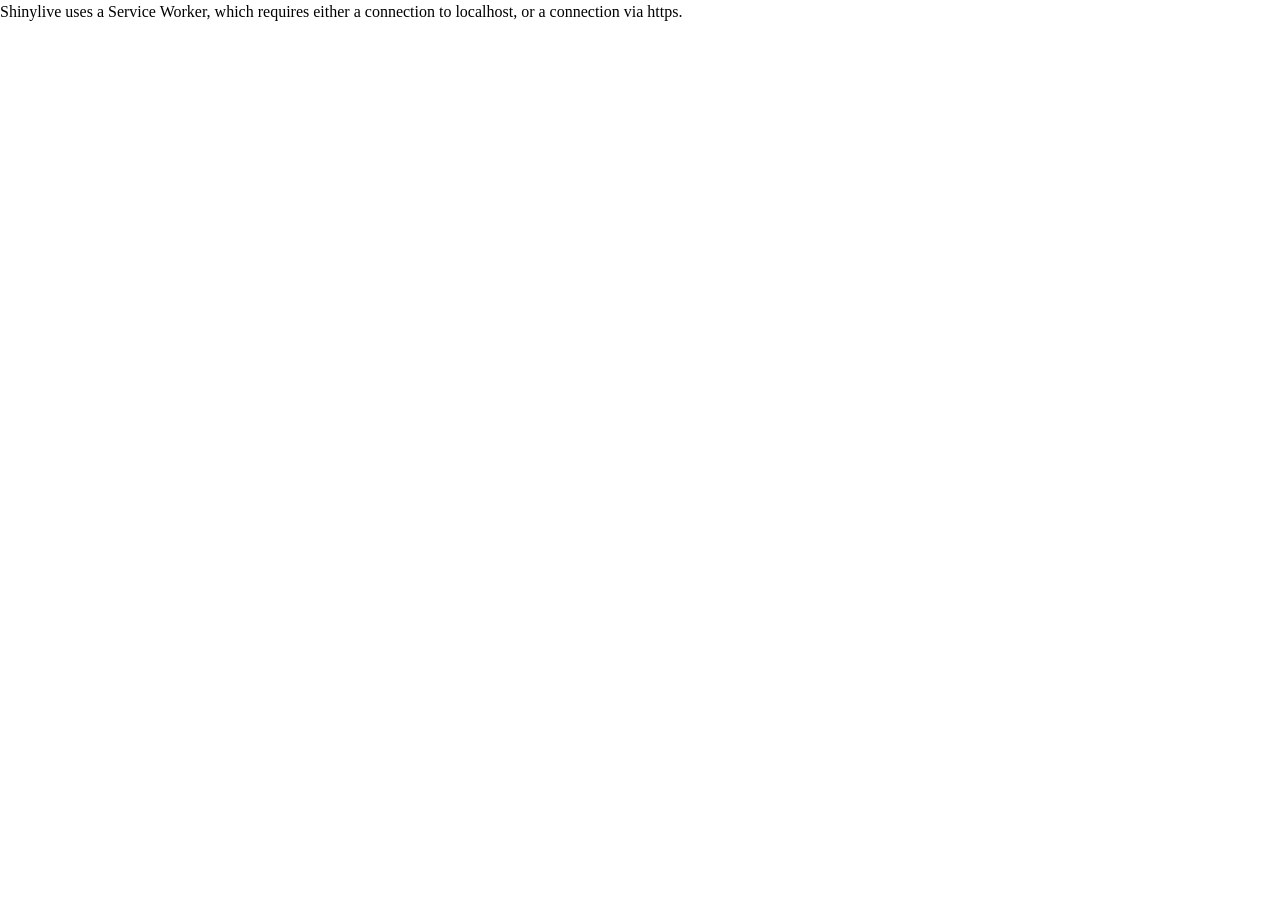
==== site/index.html @ 19aa9729 "Publish KNHANES atlas with browser R and GitHub Pages" ====
<!doctype html>
<html lang="en">
  <head>
    <meta charset="UTF-8" />
    <meta name="viewport" content="width=device-width, initial-scale=1.0" />
    <title>KNHANES Atlas</title>
    <script
      src="./shinylive/load-shinylive-sw.js"
      type="module"
    ></script>
    <script type="module">
      import { runExportedApp } from "./shinylive/shinylive.js";
      runExportedApp({
        id: "root",
        appEngine: "r",
        relPath: "",
      });
    </script>
    <link rel="stylesheet" href="./shinylive/style-resets.css" />
    <link rel="stylesheet" href="./shinylive/shinylive.css" />
    <script>window.knhanesSiteRoot=new URL(".",window.location.href).href;</script><meta name="description" content="KNHANES 2007–2024 phenome–exposome atlas and vibration of effects.">
  </head>
  <body>
    
    <div style="height: 100vh; width: 100vw" id="root"></div>
    
  </body>
</html>
---- site/shinylive/style-resets.css ----
/* Taken from https://www.joshwcomeau.com/css/custom-css-reset/ */

/*
  1. Use a more-intuitive box-sizing model.
*/
*,
*::before,
*::after {
  box-sizing: border-box;
}
/*
  2. Remove default margin
*/
* {
  margin: 0;
}
/*
  3. Allow percentage-based heights in the application
*/
html,
body {
  height: 100%;
}
/*
  Typographic tweaks!
  4. Add accessible line-height
  5. Improve text rendering
*/
body {
  line-height: 1.5;
  -webkit-font-smoothing: antialiased;
}
/*
  6. Improve media defaults
*/
img,
picture,
video,
canvas,
svg {
  display: block;
  max-width: 100%;
}
/*
  7. Remove built-in form typography styles
*/
input,
button,
textarea,
select {
  font: inherit;
}
/*
  8. Avoid text overflows
*/
p,
h1,
h2,
h3,
h4,
h5,
h6 {
  overflow-wrap: break-word;
}
/*
  9. Create a root stacking context
*/
#root,
#__next {
  isolation: isolate;
}
---- site/shinylive/shinylive.css ----
/* Shinylive 0.10.12
// Copyright 2026 Posit, PBC */
/* src/Components/App.css */
@font-face {
  font-family: "Source Sans Pro";
  src: url("./SourceSansPro-Regular.otf-PVQ5ZP77.woff2") format("woff2");
  font-weight: normal;
  font-style: normal;
}
:root {
  --colors-grey: grey;
  --colors-blue: #007bc2;
  --colors-blue-dark: hsl(207, 69%, 35%);
  --colors-red: #c10000;
  --colors-white: white;
  --colors-bg: white;
  --colors-fg: #333;
  --font-face:
    "Source Sans Pro",
    Arial,
    Helvetica,
    sans-serif;
  --font-size: 14px;
  --font-mono-face:
    Menlo,
    Monaco,
    Consolas,
    "Liberation Mono",
    "Courier New",
    monospace;
  --font-mono-size: 12px;
  --panel-roundness: 5px;
  --button-roundness: 5px;
  --container-roundness: calc(var(--panel-roundness) * 1.4);
  --shadow-color: 0deg 0% 56%;
  --shadow-elevation-low:
    0.3px 0.4px 0.6px hsl(var(--shadow-color) / 0.34),
    0.5px 0.7px 1px -1.2px hsl(var(--shadow-color) / 0.34),
    1.2px 1.7px 2.3px -2.5px hsl(var(--shadow-color) / 0.34);
  --shadow-elevation-medium:
    0.3px 0.4px 0.6px hsl(var(--shadow-color) / 0.36),
    1px 1.4px 1.9px -0.8px hsl(var(--shadow-color) / 0.36),
    2.6px 3.4px 4.8px -1.7px hsl(var(--shadow-color) / 0.36),
    6.2px 8.3px 11.7px -2.5px hsl(var(--shadow-color) / 0.36);
}
.shinylive-container {
  --pad: 2px;
  height: 100%;
  width: 100%;
  min-height: 100px;
  min-width: 400px;
  padding: var(--pad);
  border-radius: var(--container-roundness);
  background-color: #e6e6e6;
}
.shinylive-container.viewer {
  --pad: 0;
  min-width: unset;
}
.shinylive-container > div {
  border-radius: var(--panel-roundness);
  background-color: var(--colors-bg);
}
.shinylive-example-selector {
  grid-area: exampleselector;
}
.shinylive-editor {
  grid-area: editor;
}
.shinylive-terminal {
  grid-area: terminal;
}
.shinylive-viewer {
  grid-area: viewer;
}
button {
  background-color: var(--colors-blue);
  color: var(--colors-white);
  font-family: var(--font-face);
  font-size: var(--font-size);
  border-style: solid;
  border-color: var(--colors-white);
  border-radius: var(--button-roundness);
  cursor: pointer;
  padding: 0.2rem 0.5rem;
}
button:disabled {
  cursor: default;
  background-color: #c8c8c8;
}
.shinylive-container.editor-cell {
  padding: 0;
}
.shinylive-container.editor-cell .shinylive-editor {
  border-bottom-right-radius: 0;
  border-bottom-left-radius: 0;
}
.shinylive-container.editor-cell .shinylive-output-cell {
  border-top: 2px solid #eeeff2;
  border-top-right-radius: 0;
  border-top-left-radius: 0;
}
.shinylive-container.editor-cell .shinylive-output-cell .rendered-html {
  padding: 2px 12px 3px 12px;
}
.shinylive-container.editor-cell .shinylive-output-cell pre.output-content {
  border-top-right-radius: 0;
  border-top-left-radius: 0;
  background-color: #eeeff2;
  font-size: 13px;
  line-height: 1.8;
  padding: 2px 12px 5px 12px;
  margin-bottom: 0;
  color: #666;
}
.shinylive-container.editor-cell .editor-container {
  padding: 0;
}
.shinylive-container.editor-cell .cm-scroller {
  padding: 12px 12px 4px 12px;
}

/* src/Components/ExampleSelector.css */
.shinylive-example-selector {
  padding: 3px 3px 3px 8px;
  font-family: var(--font-face);
  --indent: 8px;
  --divider-color: #f1f1f1;
}
.shinylive-example-selector > .categories {
  height: 100%;
  overflow-y: auto;
  padding: var(--indent);
}
.shinylive-example-selector > .categories .category-title {
  color: var(--colors-blue, blue);
  margin-top: calc(var(--indent) * 2);
}
.shinylive-example-selector .example {
  --v-pad: calc(var(--indent));
  --h-pad: calc(var(--indent) * 2);
  padding-left: var(--h-pad);
  padding-top: var(--v-pad);
  padding-bottom: var(--v-pad);
  cursor: default;
  position: relative;
  --sidebar-color: var(--colors-grey);
  --sidebar-indent: calc(var(--indent) / 1.3);
  --sidebar-w: 1px;
}
.shinylive-example-selector .example > a {
  text-decoration: unset;
  color: unset;
  cursor: unset;
}
.shinylive-example-selector .example:hover:not(.selected) {
  cursor: pointer;
}
.shinylive-example-selector .example.selected,
.shinylive-example-selector .example:hover {
  --sidebar-w: 4px;
}
.shinylive-example-selector .example.selected {
  --sidebar-color: var(--colors-blue, blue);
}
.shinylive-example-selector .example:before {
  content: "";
  position: absolute;
  height: 70%;
  top: 15%;
  width: var(--sidebar-w);
  border-radius: var(--button-roundness, 5px);
  left: calc(var(--sidebar-indent) - var(--sidebar-w) - 1px);
  background-color: var(--sidebar-color);
}
.shinylive-example-selector .example .title {
  font-weight: 500;
}
.shinylive-example-selector .example .about {
  color: var(--colors-grey, grey);
  font-size: small;
  font-style: italic;
  font-weight: 400;
}
.shinylive-example-selector > .categories > section > .divider {
  width: 100%;
  height: 1px;
  background-color: var(--divider-color);
}

/* src/Components/HeaderBar.css */
.HeaderBar {
  height: 30px;
  padding: 3px 8px;
  background-color: #007BC2;
  font-family: var(--font-face);
  font-size: 1.1rem;
  color: var(--colors-white);
  display: flex;
}
.HeaderBar > a.page-title {
  display: inherit;
  color: var(--colors-white);
  text-decoration: none;
  flex-direction: row;
  margin-right: auto;
}
.HeaderBar .shiny-logo {
  height: 22px;
  display: inline-block;
  margin-right: 6px;
  margin-left: 4px;
  margin-top: 1px;
}
.HeaderBar > div {
  flex-direction: row;
  margin-right: 1rem;
}
.HeaderBar button.code-run-button {
  border: none;
  font-size: 0.9rem;
  padding: 0.2rem 0.5rem;
  background-color: transparent;
  white-space: nowrap;
  fill: rgba(255, 255, 255, 0.8);
}
.HeaderBar button.code-run-button svg.shinylive-icon {
  font-size: 1em;
}
.HeaderBar button.code-run-button span.button-label {
  vertical-align: 0.15em;
  margin-left: 0.3em;
}
.HeaderBar .code-run-button:hover {
  color: var(--colors-white);
  fill: var(--colors-white);
}

/* src/Components/Icons.css */
.shinylive-icon {
  display: inline-block;
  height: 1em;
}

/* src/Components/OutputCell.css */
.shinylive-output-cell div.rendered-html table {
  border: none;
  border-collapse: collapse;
  border-spacing: 0;
  color: black;
  font-size: 90%;
  table-layout: fixed;
}
.shinylive-output-cell div.rendered-html thead {
  border-bottom: 1px solid black;
  vertical-align: bottom;
}
.shinylive-output-cell div.rendered-html tr,
.shinylive-output-cell div.rendered-html th,
.shinylive-output-cell div.rendered-html td {
  text-align: right;
  vertical-align: middle;
  padding: 0.5em 0.5em;
  line-height: normal;
  white-space: normal;
  max-width: none;
  border: none;
}
.shinylive-output-cell div.rendered-html th {
  font-weight: bold;
}
.shinylive-output-cell div.rendered-html tbody tr:nth-child(odd) {
  background: #f5f5f5;
}
.shinylive-output-cell div.rendered-html tbody tr:hover {
  background: rgba(66, 165, 245, 0.2);
}

/* src/Components/ResizableGrid/ResizableGrid.css */
.ResizableGrid {
  --pad: 2px;
  --panel-gap: 3px;
  --sizer-margin-offset: calc(-1 * var(--panel-gap));
  --expansion-scale: 3;
  height: 100%;
  width: 100%;
  min-height: 80px;
  min-width: 400px;
  display: grid;
  padding: 0;
  gap: var(--panel-gap);
  position: relative;
}
.ResizableGrid > * {
  min-width: 0;
  min-height: 0;
}
div.ResizableGrid--col-sizer,
div.ResizableGrid--row-sizer {
  opacity: 0;
  position: relative;
  transition: transform 1s 0.5s;
}
.ResizableGrid--col-sizer {
  grid-row: 1/-1;
  width: var(--panel-gap);
  margin-left: var(--sizer-margin-offset);
  height: 100%;
  cursor: ew-resize;
}
.ResizableGrid--row-sizer {
  grid-column: 1/-1;
  height: var(--panel-gap);
  margin-top: var(--sizer-margin-offset);
  width: 100%;
  cursor: ns-resize;
}
.ResizableGrid--col-sizer:hover,
.ResizableGrid--row-sizer:hover {
  z-index: 9999;
  transition: transform 0s;
}
.ResizableGrid--col-sizer:hover {
  transform: scaleX(var(--expansion-scale));
}
.ResizableGrid--row-sizer:hover {
  transform: scaleY(var(--expansion-scale));
}
div#size-detection-cell {
  width: 100%;
  height: 100%;
  grid-row: 1/-1;
  grid-column: 1/-1;
}

/* node_modules/xterm/css/xterm.css */
.xterm {
  cursor: text;
  position: relative;
  user-select: none;
  -ms-user-select: none;
  -webkit-user-select: none;
}
.xterm.focus,
.xterm:focus {
  outline: none;
}
.xterm .xterm-helpers {
  position: absolute;
  top: 0;
  z-index: 5;
}
.xterm .xterm-helper-textarea {
  padding: 0;
  border: 0;
  margin: 0;
  position: absolute;
  opacity: 0;
  left: -9999em;
  top: 0;
  width: 0;
  height: 0;
  z-index: -5;
  white-space: nowrap;
  overflow: hidden;
  resize: none;
}
.xterm .composition-view {
  background: #000;
  color: #FFF;
  display: none;
  position: absolute;
  white-space: nowrap;
  z-index: 1;
}
.xterm .composition-view.active {
  display: block;
}
.xterm .xterm-viewport {
  background-color: #000;
  overflow-y: scroll;
  cursor: default;
  position: absolute;
  right: 0;
  left: 0;
  top: 0;
  bottom: 0;
}
.xterm .xterm-screen {
  position: relative;
}
.xterm .xterm-screen canvas {
  position: absolute;
  left: 0;
  top: 0;
}
.xterm .xterm-scroll-area {
  visibility: hidden;
}
.xterm-char-measure-element {
  display: inline-block;
  visibility: hidden;
  position: absolute;
  top: 0;
  left: -9999em;
  line-height: normal;
}
.xterm.enable-mouse-events {
  cursor: default;
}
.xterm.xterm-cursor-pointer,
.xterm .xterm-cursor-pointer {
  cursor: pointer;
}
.xterm.column-select.focus {
  cursor: crosshair;
}
.xterm .xterm-accessibility,
.xterm .xterm-message {
  position: absolute;
  left: 0;
  top: 0;
  bottom: 0;
  right: 0;
  z-index: 10;
  color: transparent;
  pointer-events: none;
}
.xterm .live-region {
  position: absolute;
  left: -9999px;
  width: 1px;
  height: 1px;
  overflow: hidden;
}
.xterm-dim {
  opacity: 1 !important;
}
.xterm-underline-1 {
  text-decoration: underline;
}
.xterm-underline-2 {
  text-decoration: double underline;
}
.xterm-underline-3 {
  text-decoration: wavy underline;
}
.xterm-underline-4 {
  text-decoration: dotted underline;
}
.xterm-underline-5 {
  text-decoration: dashed underline;
}
.xterm-overline {
  text-decoration: overline;
}
.xterm-overline.xterm-underline-1 {
  text-decoration: overline underline;
}
.xterm-overline.xterm-underline-2 {
  text-decoration: overline double underline;
}
.xterm-overline.xterm-underline-3 {
  text-decoration: overline wavy underline;
}
.xterm-overline.xterm-underline-4 {
  text-decoration: overline dotted underline;
}
.xterm-overline.xterm-underline-5 {
  text-decoration: overline dashed underline;
}
.xterm-strikethrough {
  text-decoration: line-through;
}
.xterm-screen .xterm-decoration-container .xterm-decoration {
  z-index: 6;
  position: absolute;
}
.xterm-screen .xterm-decoration-container .xterm-decoration.xterm-decoration-top-layer {
  z-index: 7;
}
.xterm-decoration-overview-ruler {
  z-index: 8;
  position: absolute;
  top: 0;
  right: 0;
  pointer-events: none;
}
.xterm-decoration-top {
  z-index: 2;
  position: relative;
}

/* src/Components/Terminal.css */
.shinylive-terminal.terminal {
  height: 100%;
  position: relative;
  overflow: hidden;
  padding: 0.5rem;
  --color: #333;
  --background: white;
  --size: 1;
  --font:
    Menlo,
    Monaco,
    Consolas,
    "Liberation Mono",
    "Courier New",
    monospace;
}
.xterm {
  padding: 8px;
}

/* src/Components/LoadingAnimation.css */
.loading-animation {
  --animation-start-color: #fafafa;
  --animation-end-color: #cccccc;
  --hex-width: 16px;
  background-color: inherit;
  box-shadow: inherit;
  text-align: center;
  font-size: 0;
  -webkit-animation: loading-animation-fade-in 1s;
  animation: loading-animation-fade-in 1s;
}
.loading-animation .hex {
  display: inline-block;
  position: relative;
  width: var(--hex-width);
  height: calc(0.57735 * var(--hex-width));
  margin: calc(0.216 * var(--hex-width)) calc(var(--hex-width) / 12);
  background-color: var(--animation-start-color);
  vertical-align: middle;
  -webkit-animation: loading-animation-pulse 3.75s infinite;
  animation: loading-animation-pulse 3.75s infinite;
}
.loading-animation .hex::before,
.loading-animation .hex::after {
  content: "";
  display: block;
  position: absolute;
  width: calc(0.7071 * var(--hex-width));
  height: calc(0.7071 * var(--hex-width));
  background-color: inherit;
  transform-origin: 0 0;
  transform: scaleY(0.57735) rotate(-45deg);
  animation: inherit;
}
.loading-animation .hex::before {
  top: 0;
}
.loading-animation .hex::after {
  top: calc(0.57735 * var(--hex-width));
}
.loading-animation .hex:nth-of-type(2n) {
  -webkit-animation-delay: 0s;
  animation-delay: 0s;
}
.loading-animation .hex:nth-of-type(2n+1) {
  -webkit-animation-delay: -1.1s;
  animation-delay: -1.05s;
}
.loading-animation .hex:nth-of-type(2n+2) {
  -webkit-animation-delay: -1.97s;
  animation-delay: -1.97s;
}
.loading-animation .hex:nth-of-type(2n+3) {
  -webkit-animation-delay: -1.8s;
  animation-delay: -1.8s;
}
.loading-animation .hex:nth-of-type(2n+4) {
  -webkit-animation-delay: -1.1s;
  animation-delay: -1.1s;
}
.loading-animation .hex:nth-of-type(2n+5) {
  -webkit-animation-delay: -1.1s;
  animation-delay: -1.1s;
}
.loading-animation .hex:nth-of-type(2n+6) {
  -webkit-animation-delay: -1.8s;
  animation-delay: -1.8s;
}
.loading-animation .hex:nth-of-type(2n+7) {
  -webkit-animation-delay: -1.7s;
  animation-delay: -1.7s;
}
.loading-animation .hex:nth-of-type(2n+8) {
  -webkit-animation-delay: -1.2s;
  animation-delay: -1.2s;
}
.loading-animation .hex:nth-of-type(2n+9) {
  -webkit-animation-delay: -1.3s;
  animation-delay: -1.3s;
}
.loading-animation .hex:nth-of-type(2n+11) {
  -webkit-animation-delay: -1.6s;
  animation-delay: -1.6s;
}
.loading-animation .hex:nth-of-type(2n+12) {
  -webkit-animation-delay: -1.6s;
  animation-delay: -1.6s;
}
.loading-animation .hex:nth-of-type(2n+13) {
  -webkit-animation-delay: -1.3s;
  animation-delay: -1.3s;
}
.loading-animation .hex:nth-of-type(2n+14) {
  -webkit-animation-delay: -1.3s;
  animation-delay: -1.3s;
}
.loading-animation .hex:nth-of-type(2n+15) {
  -webkit-animation-delay: -1.5s;
  animation-delay: -1.5s;
}
.loading-animation .hex:nth-of-type(2n+16) {
  -webkit-animation-delay: -1.5s;
  animation-delay: -1.5s;
}
.loading-animation .hex:nth-of-type(2n+17) {
  -webkit-animation-delay: -1.3s;
  animation-delay: -1.3s;
}
.loading-animation .hex:nth-of-type(2n+18) {
  -webkit-animation-delay: -1.4s;
  animation-delay: -1.4s;
}
.loading-animation .hex:nth-of-type(2n+19) {
  -webkit-animation-delay: -1.45s;
  animation-delay: -1.45s;
}
.loading-animation .spacer {
  display: inline-block;
  width: calc(var(--hex-width) * 14 / 12);
}
@keyframes loading-animation-pulse {
  0% {
    background-color: var(--animation-start-color);
  }
  50% {
    background-color: var(--animation-end-color);
  }
  100% {
    background-color: var(--animation-start-color);
  }
}
@keyframes loading-animation-fade-in {
  0% {
    opacity: 0;
  }
  20% {
    opacity: 0;
  }
  100% {
    opacity: 1;
  }
}

/* src/Components/Viewer.css */
.shinylive-viewer {
  height: 100%;
  width: 100%;
  position: relative;
}
.app-frame {
  border-radius: var(--panel-roundness);
  border: 0;
}
.shinylive-viewer iframe {
  background-color: white;
  width: 100%;
  height: 100%;
  display: block;
}
.shinylive-viewer .loading-wrapper {
  overflow: auto;
  background-color: white;
  position: absolute;
  height: 100%;
  width: 100%;
  top: 0px;
  left: 0px;
  display: flex;
  justify-content: center;
  align-items: center;
}
.shinylive-viewer .loading-wrapper.loading-wrapper-error {
  justify-content: left;
}
.shinylive-viewer .loading-wrapper .error-alert {
  text-align: center;
  font-size: 1.4rem;
  font-family: var(--font-face);
  -webkit-animation: loading-animation-fade-in 0.5s;
  animation: loading-animation-fade-in 0.5s;
}
.shinylive-viewer .loading-wrapper .error-alert .error-icon {
  display: inline-block;
  text-align: center;
  width: 85px;
  margin-bottom: 0.5rem;
}
.shinylive-viewer .loading-wrapper .error-alert .error-log {
  font-size: 0.7rem;
  text-align: left;
  padding: 0.3rem;
}
@keyframes loading-animation-fade-in {
  0% {
    opacity: 0;
  }
  100% {
    opacity: 1;
  }
}

/* node_modules/balloon-css/balloon.min.css */
:root {
  --balloon-border-radius: 2px;
  --balloon-color: rgba(16,16,16,0.95);
  --balloon-text-color: #fff;
  --balloon-font-size: 12px;
  --balloon-move: 4px;
}
button[aria-label][data-balloon-pos] {
  overflow: visible;
}
[aria-label][data-balloon-pos] {
  position: relative;
  cursor: pointer;
}
[aria-label][data-balloon-pos]:after {
  opacity: 0;
  pointer-events: none;
  transition: all 0.18s ease-out 0.18s;
  text-indent: 0;
  font-family:
    -apple-system,
    BlinkMacSystemFont,
    "Segoe UI",
    Roboto,
    Oxygen,
    Ubuntu,
    Cantarell,
    "Open Sans",
    "Helvetica Neue",
    sans-serif;
  font-weight: normal;
  font-style: normal;
  text-shadow: none;
  font-size: var(--balloon-font-size);
  background: var(--balloon-color);
  border-radius: 2px;
  color: var(--balloon-text-color);
  border-radius: var(--balloon-border-radius);
  content: attr(aria-label);
  padding: .5em 1em;
  position: absolute;
  white-space: nowrap;
  z-index: 10;
}
[aria-label][data-balloon-pos]:before {
  width: 0;
  height: 0;
  border: 5px solid transparent;
  border-top-color: var(--balloon-color);
  opacity: 0;
  pointer-events: none;
  transition: all 0.18s ease-out 0.18s;
  content: "";
  position: absolute;
  z-index: 10;
}
[aria-label][data-balloon-pos]:hover:before,
[aria-label][data-balloon-pos]:hover:after,
[aria-label][data-balloon-pos][data-balloon-visible]:before,
[aria-label][data-balloon-pos][data-balloon-visible]:after,
[aria-label][data-balloon-pos]:not([data-balloon-nofocus]):focus:before,
[aria-label][data-balloon-pos]:not([data-balloon-nofocus]):focus:after {
  opacity: 1;
  pointer-events: none;
}
[aria-label][data-balloon-pos].font-awesome:after {
  font-family:
    FontAwesome,
    -apple-system,
    BlinkMacSystemFont,
    "Segoe UI",
    Roboto,
    Oxygen,
    Ubuntu,
    Cantarell,
    "Open Sans",
    "Helvetica Neue",
    sans-serif;
}
[aria-label][data-balloon-pos][data-balloon-break]:after {
  white-space: pre;
}
[aria-label][data-balloon-pos][data-balloon-break][data-balloon-length]:after {
  white-space: pre-line;
  word-break: break-word;
}
[aria-label][data-balloon-pos][data-balloon-blunt]:before,
[aria-label][data-balloon-pos][data-balloon-blunt]:after {
  transition: none;
}
[aria-label][data-balloon-pos][data-balloon-pos=up]:hover:after,
[aria-label][data-balloon-pos][data-balloon-pos=up][data-balloon-visible]:after,
[aria-label][data-balloon-pos][data-balloon-pos=down]:hover:after,
[aria-label][data-balloon-pos][data-balloon-pos=down][data-balloon-visible]:after {
  transform: translate(-50%, 0);
}
[aria-label][data-balloon-pos][data-balloon-pos=up]:hover:before,
[aria-label][data-balloon-pos][data-balloon-pos=up][data-balloon-visible]:before,
[aria-label][data-balloon-pos][data-balloon-pos=down]:hover:before,
[aria-label][data-balloon-pos][data-balloon-pos=down][data-balloon-visible]:before {
  transform: translate(-50%, 0);
}
[aria-label][data-balloon-pos][data-balloon-pos*=-left]:after {
  left: 0;
}
[aria-label][data-balloon-pos][data-balloon-pos*=-left]:before {
  left: 5px;
}
[aria-label][data-balloon-pos][data-balloon-pos*=-right]:after {
  right: 0;
}
[aria-label][data-balloon-pos][data-balloon-pos*=-right]:before {
  right: 5px;
}
[aria-label][data-balloon-pos][data-balloon-po*=-left]:hover:after,
[aria-label][data-balloon-pos][data-balloon-po*=-left][data-balloon-visible]:after,
[aria-label][data-balloon-pos][data-balloon-pos*=-right]:hover:after,
[aria-label][data-balloon-pos][data-balloon-pos*=-right][data-balloon-visible]:after {
  transform: translate(0, 0);
}
[aria-label][data-balloon-pos][data-balloon-po*=-left]:hover:before,
[aria-label][data-balloon-pos][data-balloon-po*=-left][data-balloon-visible]:before,
[aria-label][data-balloon-pos][data-balloon-pos*=-right]:hover:before,
[aria-label][data-balloon-pos][data-balloon-pos*=-right][data-balloon-visible]:before {
  transform: translate(0, 0);
}
[aria-label][data-balloon-pos][data-balloon-pos^=up]:before,
[aria-label][data-balloon-pos][data-balloon-pos^=up]:after {
  bottom: 100%;
  transform-origin: top;
  transform: translate(0, var(--balloon-move));
}
[aria-label][data-balloon-pos][data-balloon-pos^=up]:after {
  margin-bottom: 10px;
}
[aria-label][data-balloon-pos][data-balloon-pos=up]:before,
[aria-label][data-balloon-pos][data-balloon-pos=up]:after {
  left: 50%;
  transform: translate(-50%, var(--balloon-move));
}
[aria-label][data-balloon-pos][data-balloon-pos^=down]:before,
[aria-label][data-balloon-pos][data-balloon-pos^=down]:after {
  top: 100%;
  transform: translate(0, calc(var(--balloon-move) * -1));
}
[aria-label][data-balloon-pos][data-balloon-pos^=down]:after {
  margin-top: 10px;
}
[aria-label][data-balloon-pos][data-balloon-pos^=down]:before {
  width: 0;
  height: 0;
  border: 5px solid transparent;
  border-bottom-color: var(--balloon-color);
}
[aria-label][data-balloon-pos][data-balloon-pos=down]:after,
[aria-label][data-balloon-pos][data-balloon-pos=down]:before {
  left: 50%;
  transform: translate(-50%, calc(var(--balloon-move) * -1));
}
[aria-label][data-balloon-pos][data-balloon-pos=left]:hover:after,
[aria-label][data-balloon-pos][data-balloon-pos=left][data-balloon-visible]:after,
[aria-label][data-balloon-pos][data-balloon-pos=right]:hover:after,
[aria-label][data-balloon-pos][data-balloon-pos=right][data-balloon-visible]:after {
  transform: translate(0, -50%);
}
[aria-label][data-balloon-pos][data-balloon-pos=left]:hover:before,
[aria-label][data-balloon-pos][data-balloon-pos=left][data-balloon-visible]:before,
[aria-label][data-balloon-pos][data-balloon-pos=right]:hover:before,
[aria-label][data-balloon-pos][data-balloon-pos=right][data-balloon-visible]:before {
  transform: translate(0, -50%);
}
[aria-label][data-balloon-pos][data-balloon-pos=left]:after,
[aria-label][data-balloon-pos][data-balloon-pos=left]:before {
  right: 100%;
  top: 50%;
  transform: translate(var(--balloon-move), -50%);
}
[aria-label][data-balloon-pos][data-balloon-pos=left]:after {
  margin-right: 10px;
}
[aria-label][data-balloon-pos][data-balloon-pos=left]:before {
  width: 0;
  height: 0;
  border: 5px solid transparent;
  border-left-color: var(--balloon-color);
}
[aria-label][data-balloon-pos][data-balloon-pos=right]:after,
[aria-label][data-balloon-pos][data-balloon-pos=right]:before {
  left: 100%;
  top: 50%;
  transform: translate(calc(var(--balloon-move) * -1), -50%);
}
[aria-label][data-balloon-pos][data-balloon-pos=right]:after {
  margin-left: 10px;
}
[aria-label][data-balloon-pos][data-balloon-pos=right]:before {
  width: 0;
  height: 0;
  border: 5px solid transparent;
  border-right-color: var(--balloon-color);
}
[aria-label][data-balloon-pos][data-balloon-length]:after {
  white-space: normal;
}
[aria-label][data-balloon-pos][data-balloon-length=small]:after {
  width: 80px;
}
[aria-label][data-balloon-pos][data-balloon-length=medium]:after {
  width: 150px;
}
[aria-label][data-balloon-pos][data-balloon-length=large]:after {
  width: 260px;
}
[aria-label][data-balloon-pos][data-balloon-length=xlarge]:after {
  width: 380px;
}
@media screen and (max-width: 768px) {
  [aria-label][data-balloon-pos][data-balloon-length=xlarge]:after {
    width: 90vw;
  }
}
[aria-label][data-balloon-pos][data-balloon-length=fit]:after {
  width: 100%;
}

/* src/Components/Editor.css */
.shinylive-editor {
  --bg-light-shade-color: #f6f6f6;
  --button-gray-color: #999;
  --button-hover-color: #hsl(207, 69%, 25%);
  --border-color: #aaa;
  --pad: 5px;
  display: grid;
  grid-template-rows: auto 1fr;
  grid-template-areas: "header" "editor";
  position: relative;
}
.ResizableGrid.editor-viewer.layout-vertical:not(.been-dragged) > .shinylive-editor {
  max-height: 800px;
}
.editor-header {
  grid-area: header;
}
.editor-container {
  grid-area: editor;
}
.shinylive-editor > div {
  min-width: 0;
  min-height: 0;
}
.editor-header {
  display: flex;
  padding-top: var(--pad);
  padding-left: var(--pad);
  padding-right: var(--pad);
  justify-content: space-between;
  align-items: flex-end;
  border-bottom: 1px solid var(--border-color);
}
.editor-files > button {
  font-size: 14px;
  font-family: var(--font-face);
  height: 26px;
  background-color: var(--bg-light-shade-color);
  color: #444;
  border: 1px solid #ddd;
  border-top-left-radius: 3px;
  border-top-right-radius: 3px;
  border-bottom: none;
  border-bottom-left-radius: 0;
  border-bottom-right-radius: 0;
  padding: 0 2px;
}
.editor-files button svg {
  vertical-align: unset;
}
.editor-filename {
  padding: 0 4px;
}
.editor-files > button.selected {
  color: black;
  background-color: var(--colors-bg);
  border-color: var(--border-color);
  position: relative;
  cursor: text;
}
.editor-files > button.selected::after {
  content: "";
  width: 100%;
  height: 4px;
  background-color: var(--colors-bg);
  position: absolute;
  bottom: -3px;
  left: 0;
  border-bottom-color: var(--colors-bg);
}
.editor-files > button.selected > input {
  width: 100%;
  font-size: 14px;
  font-family: var(--font-face);
  height: 26px;
  position: absolute;
  left: 4px;
  bottom: -0.5px;
  outline: none;
  border: none;
  color: var(--colors-blue);
  background-color: transparent;
}
.editor-files > button.selected > input.invalid-filename {
  color: var(--colors-red);
}
.editor-files > button > .editor-closebutton {
  width: 1.2rem;
  display: inline-block;
  color: var(--button-gray-color);
  font-weight: bold;
}
.editor-files > button.selected > .editor-closebutton + input {
  width: calc(100% - 21px);
}
.editor-files > .editor-addtab {
  border-color: rgba(0, 0, 0, 0);
  display: inline-block;
  line-height: 1rem;
  margin-left: 0.5rem;
  padding: 0;
}
.editor-files .editor-addbutton,
.editor-files .editor-uploadbutton {
  display: inline-block;
  color: var(--button-gray-color);
  fill: var(--button-gray-color);
  background-color: inherit;
  font-size: 1.2rem;
  font-weight: bold;
  padding: 0 0.3rem;
}
.editor-files .editor-uploadbutton {
  font-size: 0.7rem;
}
.editor-files .editor-closebutton:hover,
.editor-files .editor-addbutton:hover,
.editor-files .editor-uploadbutton:hover {
  color: var(--button-hover-color);
  fill: var(--button-hover-color);
  cursor: pointer;
}
.editor-container {
  padding: var(--pad);
  position: relative;
}
.editor-container .cm-editor {
  height: 100%;
}
.editor-container .cm-editor.cm-focused {
  outline: none;
}
.editor-container .cm-editor .cm-scroller {
  font-family: var(--font-mono-face);
  font-size: var(--font-mono-size);
}
.editor-container .cm-gutters {
  color: #aaa;
  background-color: var(--colors-bg);
  border-right: 1px solid #eee;
  padding-right: 4px;
}
.editor-container .cm-activeLineGutter {
  background-color: var(--colors-bg);
}
.editor-container .cm-tooltip {
  font-family: var(--font-face);
  font-size: var(--font-size);
}
.editor-container .cm-tooltip code {
  font-family: var(--font-mono-face);
  font-size: var(--font-mono-size);
  white-space: pre-wrap;
}
.editor-container .cm-diagnostic {
  font-family: var(--font-mono-face);
  font-size: var(--font-mono-size);
}
.editor-container .cm-signature-signature {
  font-family: var(--font-mono-face);
}
.editor-container .docstring {
  padding: 3px 6px;
  max-width: 650px;
  max-height: 300px;
  overflow-y: auto;
}
.editor-container .docstring pre {
  white-space: pre-wrap;
}
.editor-container .docstring h2 {
  font-size: 1.2em;
  font-weight: 600;
}
.shinylive-editor button.code-run-button {
  border: none;
  font-size: 0.8rem;
  padding: 0.2rem 0.5rem;
  background-color: transparent;
  white-space: nowrap;
}
.shinylive-editor .code-run-button:hover {
  color: var(--button-hover-color);
  fill: var(--button-hover-color);
}
.editor-header .code-run-button {
  align-self: center;
  color: var(--button-gray-color);
  fill: var(--button-gray-color);
}
.shinylive-editor .floating-buttons .code-run-button {
  position: absolute;
  top: 0;
  right: 0;
  border: 0;
  margin-top: 5px;
  margin-right: 5px;
  opacity: 0;
}
.shinylive-editor:hover .floating-buttons .code-run-button {
  color: var(--button-gray-color);
  fill: var(--button-gray-color);
  opacity: 1;
}
.shinylive-editor .floating-buttons .code-run-button:hover {
  color: var(--button-hover-color);
  fill: var(--button-hover-color);
}

/* src/Components/ShareModal.css */
.ShareModal {
  position: absolute;
  top: 50px;
  left: 50px;
  width: 600px;
  font-family: var(--font-face);
  background: white;
  border: 1px solid #ccc;
  border-radius: 5px;
  padding: 8px 14px;
  transition: 0.4s ease-out;
  box-shadow: 0.5rem 0.5rem 2rem rgb(0 0 0 / 30%);
  z-index: 10;
}
.ShareModal .ShareModal--item {
  padding-bottom: 10px;
}
.ShareModal .ShareModal--item .ShareModal--checkbox {
  margin-left: 1em;
  font-size: 0.9em;
}
.ShareModal .ShareModal--row {
  display: flex;
}
.ShareModal .ShareModal--row label {
  display: flex;
  align-items: center;
}
.ShareModal .ShareModal--row label span {
  margin-left: 0.3em;
}
.ShareModal .ShareModal--row .ShareModal--url {
  display: inline-flex;
  position: relative;
  vertical-align: top;
  width: 100%;
}
.ShareModal .ShareModal--row .ShareModal--url .ShareModal--urlinput {
  font-family: var(--font-mono-face);
  font-size: var(--font-mono-size);
  width: 100%;
  margin-right: 12px;
}
.ShareModal-overlay {
  opacity: 0.5;
  background: #000;
  width: 100%;
  height: 100%;
  z-index: 9;
  top: 0;
  left: 0;
  position: fixed;
}
/*! Bundled license information:

xterm/css/xterm.css:
  (**
   * Copyright (c) 2014 The xterm.js authors. All rights reserved.
   * Copyright (c) 2012-2013, Christopher Jeffrey (MIT License)
   * https://github.com/chjj/term.js
   * @license MIT
   *
   * Permission is hereby granted, free of charge, to any person obtaining a copy
   * of this software and associated documentation files (the "Software"), to deal
   * in the Software without restriction, including without limitation the rights
   * to use, copy, modify, merge, publish, distribute, sublicense, and/or sell
   * copies of the Software, and to permit persons to whom the Software is
   * furnished to do so, subject to the following conditions:
   *
   * The above copyright notice and this permission notice shall be included in
   * all copies or substantial portions of the Software.
   *
   * THE SOFTWARE IS PROVIDED "AS IS", WITHOUT WARRANTY OF ANY KIND, EXPRESS OR
   * IMPLIED, INCLUDING BUT NOT LIMITED TO THE WARRANTIES OF MERCHANTABILITY,
   * FITNESS FOR A PARTICULAR PURPOSE AND NONINFRINGEMENT. IN NO EVENT SHALL THE
   * AUTHORS OR COPYRIGHT HOLDERS BE LIABLE FOR ANY CLAIM, DAMAGES OR OTHER
   * LIABILITY, WHETHER IN AN ACTION OF CONTRACT, TORT OR OTHERWISE, ARISING FROM,
   * OUT OF OR IN CONNECTION WITH THE SOFTWARE OR THE USE OR OTHER DEALINGS IN
   * THE SOFTWARE.
   *
   * Originally forked from (with the author's permission):
   *   Fabrice Bellard's javascript vt100 for jslinux:
   *   http://bellard.org/jslinux/
   *   Copyright (c) 2011 Fabrice Bellard
   *   The original design remains. The terminal itself
   *   has been extended to include xterm CSI codes, among
   *   other features.
   *)
*/
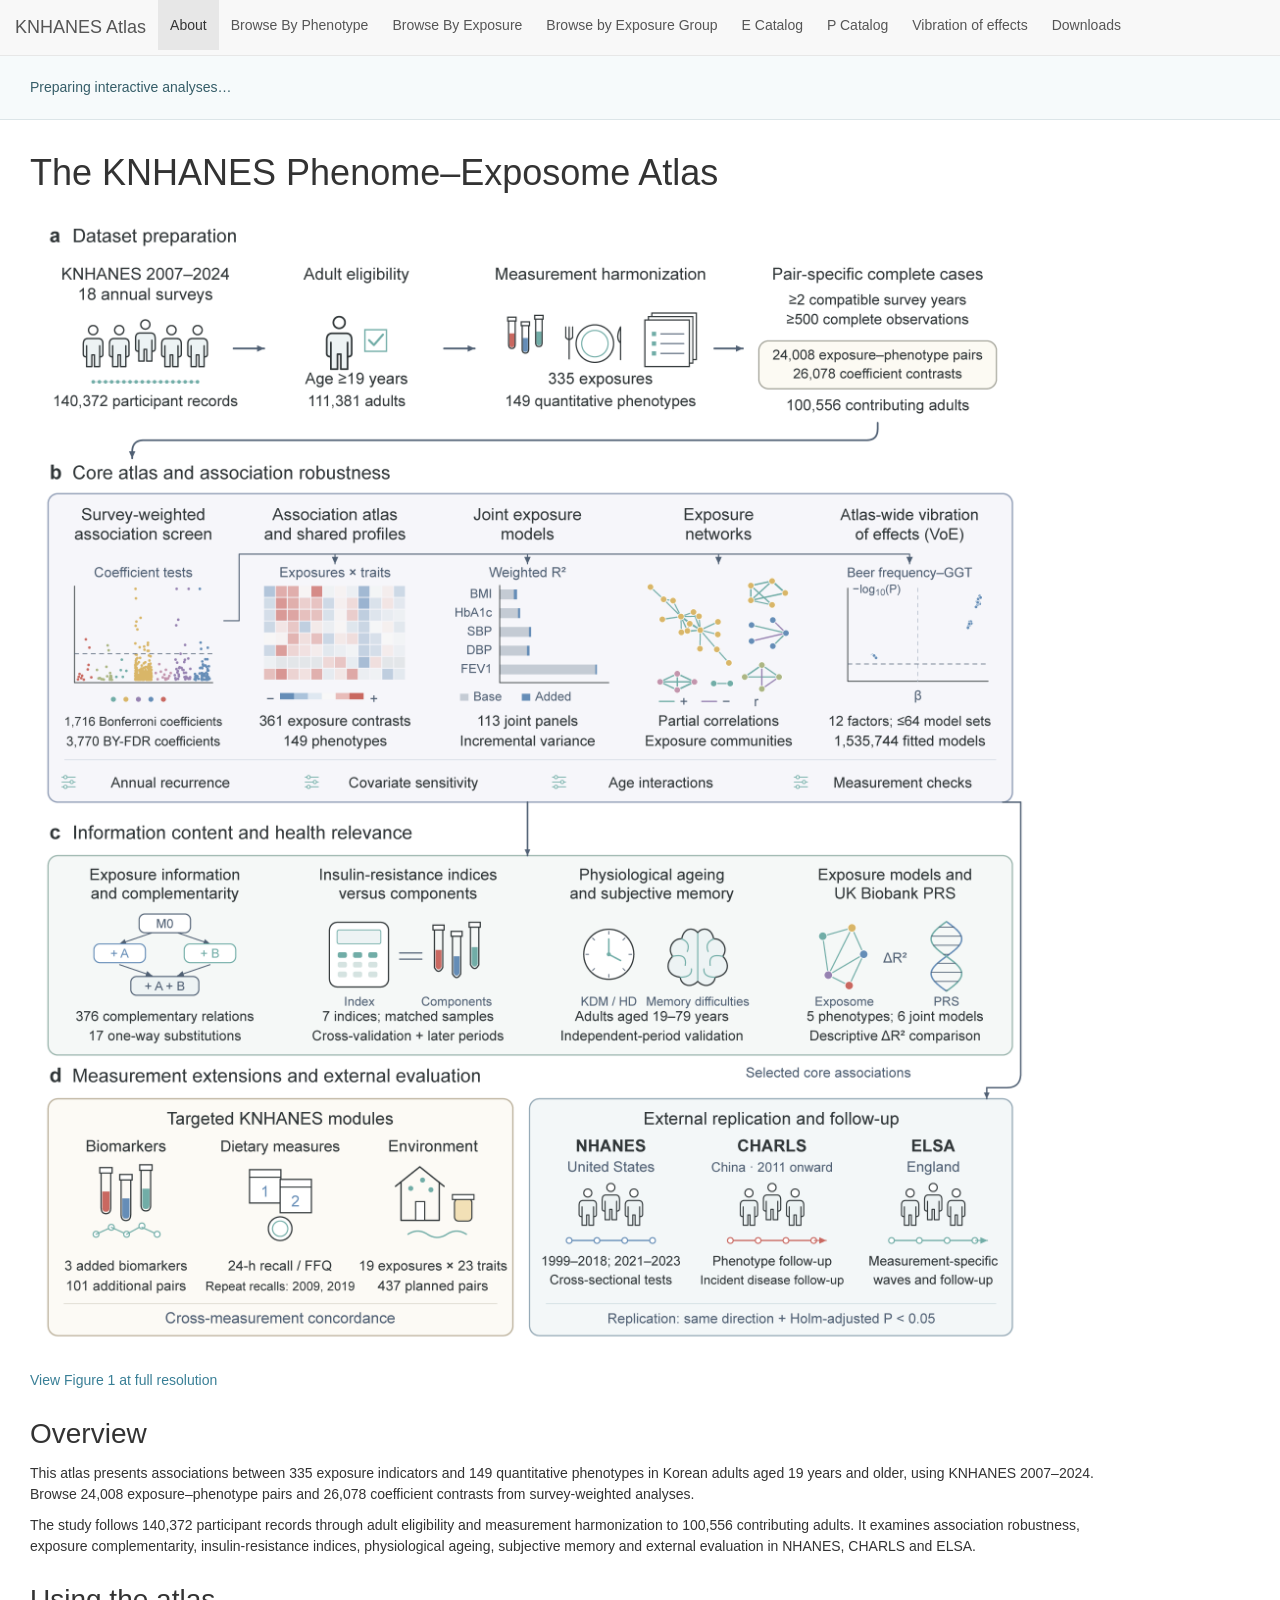
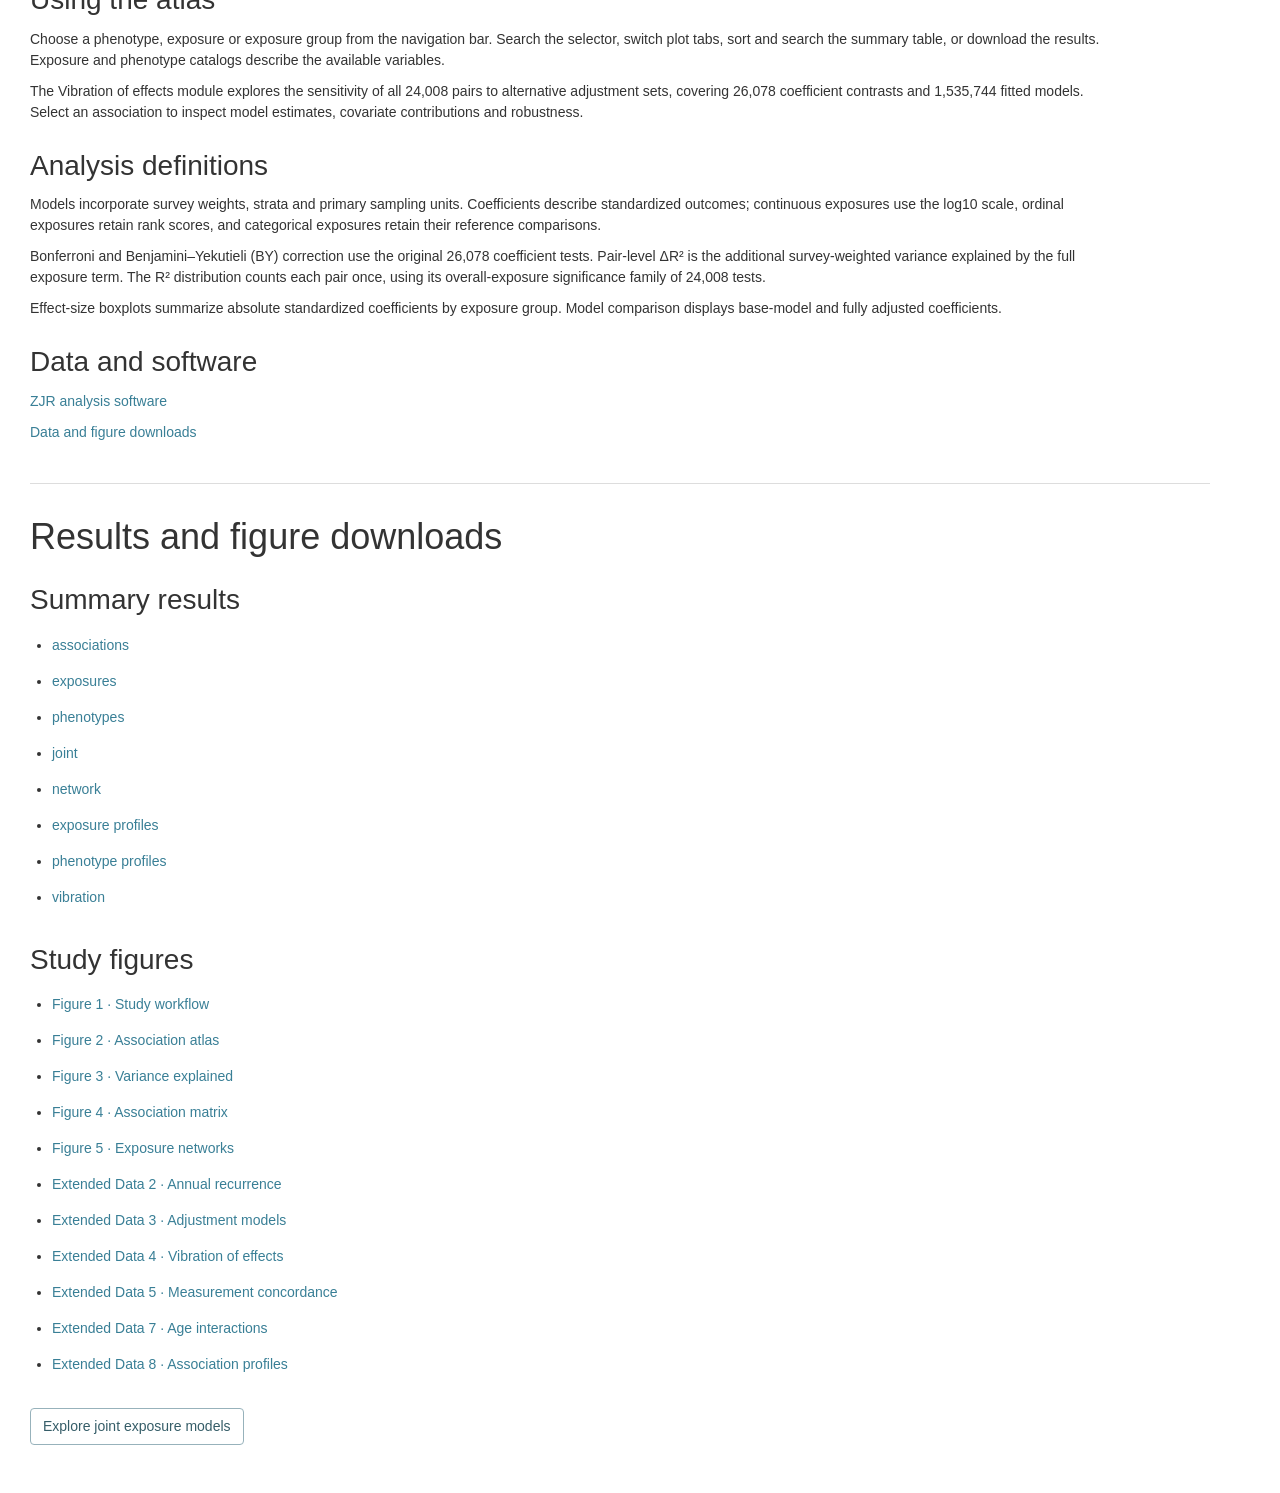
==== commit 3528c3ea: "Show study homepage immediately and load interactive analyses in background" ====
--- a/site/index.html
+++ b/site/index.html
@@ -1,28 +1,111 @@
 <!doctype html>
 <html lang="en">
-  <head>
-    <meta charset="UTF-8" />
-    <meta name="viewport" content="width=device-width, initial-scale=1.0" />
-    <title>KNHANES Atlas</title>
-    <script
-      src="./shinylive/load-shinylive-sw.js"
-      type="module"
-    ></script>
-    <script type="module">
-      import { runExportedApp } from "./shinylive/shinylive.js";
-      runExportedApp({
-        id: "root",
-        appEngine: "r",
-        relPath: "",
-      });
-    </script>
-    <link rel="stylesheet" href="./shinylive/style-resets.css" />
-    <link rel="stylesheet" href="./shinylive/shinylive.css" />
-    <script>window.knhanesSiteRoot=new URL(".",window.location.href).href;</script><meta name="description" content="KNHANES 2007–2024 phenome–exposome atlas and vibration of effects.">
-  </head>
-  <body>
-    
-    <div style="height: 100vh; width: 100vw" id="root"></div>
-    
-  </body>
+<head>
+  <meta charset="UTF-8">
+  <meta name="viewport" content="width=device-width, initial-scale=1">
+  <title>KNHANES Atlas</title>
+  <meta name="description" content="KNHANES 2007–2024 phenome–exposome atlas and vibration of effects.">
+  <meta name="atlas-build" content="379986bf151af602">
+  <style>html{color:#333;background:#fff;font-family:"Helvetica Neue",Helvetica,Arial,sans-serif;font-size:14px;line-height:1.5}
+body{margin:0}
+[hidden]{display:none!important}
+#atlas-shell{background:#fff;min-height:100vh}
+#atlas-shell *{box-sizing:border-box}
+#atlas-shell a{color:#397f96;text-decoration:none}
+#atlas-shell a:hover{text-decoration:underline}
+#atlas-shell a:focus-visible,#atlas-shell button:focus-visible{outline:2px solid #397f96;outline-offset:4px}
+.atlas-header{display:flex;align-items:flex-start;gap:12px;padding:0 15px;background:#f8f8f8;border-bottom:1px solid #e7e7e7}
+.atlas-brand{flex-shrink:0;padding:14px 0;font-size:18px;color:#555!important}
+.atlas-header nav{display:flex;flex-wrap:wrap;align-items:center}
+.atlas-header nav a{padding:15px 12px;line-height:20px;color:#555!important;display:block}
+.atlas-header nav a[aria-current="page"]{background:#e7e7e7;color:#333!important}
+#atlas-content{padding:12px 30px 48px;max-width:1240px}
+#atlas-content h1{font-size:36px;font-weight:500;line-height:1.15;margin:20px 0 16px}
+#atlas-content h2{font-size:28px;font-weight:500;line-height:1.2;margin:26px 0 12px}
+#atlas-content p{margin:0 0 10px;max-width:1080px}
+#atlas-content img{display:block;max-width:100%;height:auto}
+#atlas-content .study-flowchart{width:100%;max-width:1000px;margin:20px 0 12px}
+#atlas-content .col-sm-10{padding:0;width:100%}
+#downloads{margin-top:40px;padding-top:12px;border-top:1px solid #ddd;scroll-margin-top:15px}
+.download-list{padding-left:22px;margin:10px 0 24px}
+.download-list li{padding:6px 0}
+.download-list a{display:inline-block;min-height:24px}
+.atlas-loading{display:flex;align-items:center;flex-wrap:wrap;gap:10px 18px;padding:12px 30px;border-bottom:1px solid #dce5e8;background:#f6fafb;min-height:64px}
+#atlas-status{color:#355d68}
+#atlas-shell button{background:#fff;border:1px solid #97b2bb;border-radius:4px;padding:7px 12px;color:#355d68;font:inherit;cursor:pointer}
+#atlas-shell button:hover{background:#eaf2f4}
+.atlas-noscript{margin:15px 30px}
+.skip-link{position:absolute;left:15px;top:-60px;padding:8px 12px;background:white;z-index:20}
+.skip-link:focus{top:8px}
+#root{position:fixed;inset:0;height:100vh;height:100dvh;width:100%;background:#fff}
+#root.atlas-staging{opacity:0;pointer-events:none;z-index:-1}
+/* Keep the R frame measurable during startup; display:none would suspend plots. */
+@media(max-width:767px){
+ .atlas-header{display:block;padding:0 14px}
+ .atlas-brand{display:block;padding-bottom:4px}
+ .atlas-header nav{margin:0 -6px 4px}
+ .atlas-header nav a{padding:10px 8px;font-size:13px}
+ #atlas-content{padding:8px 18px 32px}
+ #atlas-content h1{font-size:28px}
+ #atlas-content h2{font-size:23px}
+ .atlas-loading{padding:10px 18px;min-height:100px}
+}
+</style>
+  <script>window.knhanesSiteRoot=new URL('.',window.location.href).href;</script>
+  <script src="./loader.js?v=7c327ef88fffd332" defer></script>
+</head>
+<body>
+  <div id="atlas-shell">
+    <a class="skip-link" href="#atlas-content">Skip to study</a>
+    <header class="atlas-header">
+      <a class="atlas-brand" href="#about">KNHANES Atlas</a>
+      <nav aria-label="Atlas navigation"><a href="#about" aria-current="page">About</a><a href="#atlas-loading" data-atlas-tab="Browse By Phenotype">Browse By Phenotype</a><a href="#atlas-loading" data-atlas-tab="Browse By Exposure">Browse By Exposure</a><a href="#atlas-loading" data-atlas-tab="Browse by Exposure Group">Browse by Exposure Group</a><a href="#atlas-loading" data-atlas-tab="E Catalog">E Catalog</a><a href="#atlas-loading" data-atlas-tab="P Catalog">P Catalog</a><a href="#atlas-loading" data-atlas-tab="Vibration of effects">Vibration of effects</a><a href="#downloads">Downloads</a></nav>
+    </header>
+    <div class="atlas-loading" id="atlas-loading">
+      <span id="atlas-status" role="status" aria-live="polite">Preparing interactive analyses…</span>
+      <button id="atlas-open" type="button" hidden>Open interactive atlas</button>
+      <button id="atlas-retry" type="button" hidden>Reload</button>
+    </div>
+    <noscript><style>.atlas-loading{display:none}</style><p class="atlas-noscript">Enable JavaScript to open the interactive analyses. The study overview and downloads are available below.</p></noscript>
+    <main id="atlas-content" tabindex="-1">
+      <section id="about" aria-label="Study overview">
+        <div class="col-sm-10">
+          <h1>The KNHANES Phenome–Exposome Atlas</h1>
+          <a href="research/figures/10_研究流程.png" target="_blank">
+            <img src="research/figures/10_研究流程.png" class="study-flowchart" width="2040" height="2336" fetchpriority="high" alt="Figure 1. KNHANES 2007–2024 study workflow: dataset preparation, core atlas and vibration of effects, health applications, measurement extensions and external evaluation."/>
+          </a>
+          <p>
+            <a href="research/figures/10_研究流程.png" target="_blank">View Figure 1 at full resolution</a>
+          </p>
+          <h2>Overview</h2>
+          <p>This atlas presents associations between 335 exposure indicators and 149 quantitative phenotypes in Korean adults aged 19 years and older, using KNHANES 2007–2024. Browse 24,008 exposure–phenotype pairs and 26,078 coefficient contrasts from survey-weighted analyses.</p>
+          <p>The study follows 140,372 participant records through adult eligibility and measurement harmonization to 100,556 contributing adults. It examines association robustness, exposure complementarity, insulin-resistance indices, physiological ageing, subjective memory and external evaluation in NHANES, CHARLS and ELSA.</p>
+          <h2>Using the atlas</h2>
+          <p>Choose a phenotype, exposure or exposure group from the navigation bar. Search the selector, switch plot tabs, sort and search the summary table, or download the results. Exposure and phenotype catalogs describe the available variables.</p>
+          <p>The Vibration of effects module explores the sensitivity of all 24,008 pairs to alternative adjustment sets, covering 26,078 coefficient contrasts and 1,535,744 fitted models. Select an association to inspect model estimates, covariate contributions and robustness.</p>
+          <h2>Analysis definitions</h2>
+          <p>Models incorporate survey weights, strata and primary sampling units. Coefficients describe standardized outcomes; continuous exposures use the log10 scale, ordinal exposures retain rank scores, and categorical exposures retain their reference comparisons.</p>
+          <p>Bonferroni and Benjamini–Yekutieli (BY) correction use the original 26,078 coefficient tests. Pair-level ΔR² is the additional survey-weighted variance explained by the full exposure term. The R² distribution counts each pair once, using its overall-exposure significance family of 24,008 tests.</p>
+          <p>Effect-size boxplots summarize absolute standardized coefficients by exposure group. Model comparison displays base-model and fully adjusted coefficients.</p>
+          <h2>Data and software</h2>
+          <p>
+            <a href="https://github.com/zjy666223/ZJR">ZJR analysis software</a>
+          </p>
+          <p>
+            <a href="#downloads">Data and figure downloads</a>
+          </p>
+        </div>
+      </section>
+      <section id="downloads" aria-label="Results and figure downloads">
+        <h1>Results and figure downloads</h1>
+        <h2>Summary results</h2>
+        <ul class="download-list"><li><a href="research/data/associations.csv" download>associations</a></li><li><a href="research/data/exposures.csv" download>exposures</a></li><li><a href="research/data/phenotypes.csv" download>phenotypes</a></li><li><a href="research/data/joint.csv" download>joint</a></li><li><a href="research/data/network.csv" download>network</a></li><li><a href="research/data/exposure_profiles.csv" download>exposure profiles</a></li><li><a href="research/data/phenotype_profiles.csv" download>phenotype profiles</a></li><li><a href="research/data/vibration.csv" download>vibration</a></li></ul>
+        <h2>Study figures</h2>
+        <ul class="download-list"><li><a href="research/figures/10_研究流程.png" download>Figure 1 · Study workflow</a></li><li><a href="research/figures/01_关联图谱.pdf" download>Figure 2 · Association atlas</a></li><li><a href="research/figures/02_方差解释.pdf" download>Figure 3 · Variance explained</a></li><li><a href="research/figures/03_关联矩阵.pdf" download>Figure 4 · Association matrix</a></li><li><a href="research/figures/04_暴露网络.pdf" download>Figure 5 · Exposure networks</a></li><li><a href="research/figures/05_年度重复.pdf" download>Extended Data 2 · Annual recurrence</a></li><li><a href="research/figures/06_调整模型.pdf" download>Extended Data 3 · Adjustment models</a></li><li><a href="research/figures/11_效应振动.pdf" download>Extended Data 4 · Vibration of effects</a></li><li><a href="research/figures/07_测量一致.pdf" download>Extended Data 5 · Measurement concordance</a></li><li><a href="research/figures/08_年龄交互.pdf" download>Extended Data 7 · Age interactions</a></li><li><a href="research/figures/09_关联谱.pdf" download>Extended Data 8 · Association profiles</a></li></ul>
+        <button type="button" data-atlas-tab="Downloads">Explore joint exposure models</button>
+      </section>
+    </main>
+  </div>
+  <div id="root" class="atlas-staging" aria-hidden="true" inert></div>
+</body>
 </html>
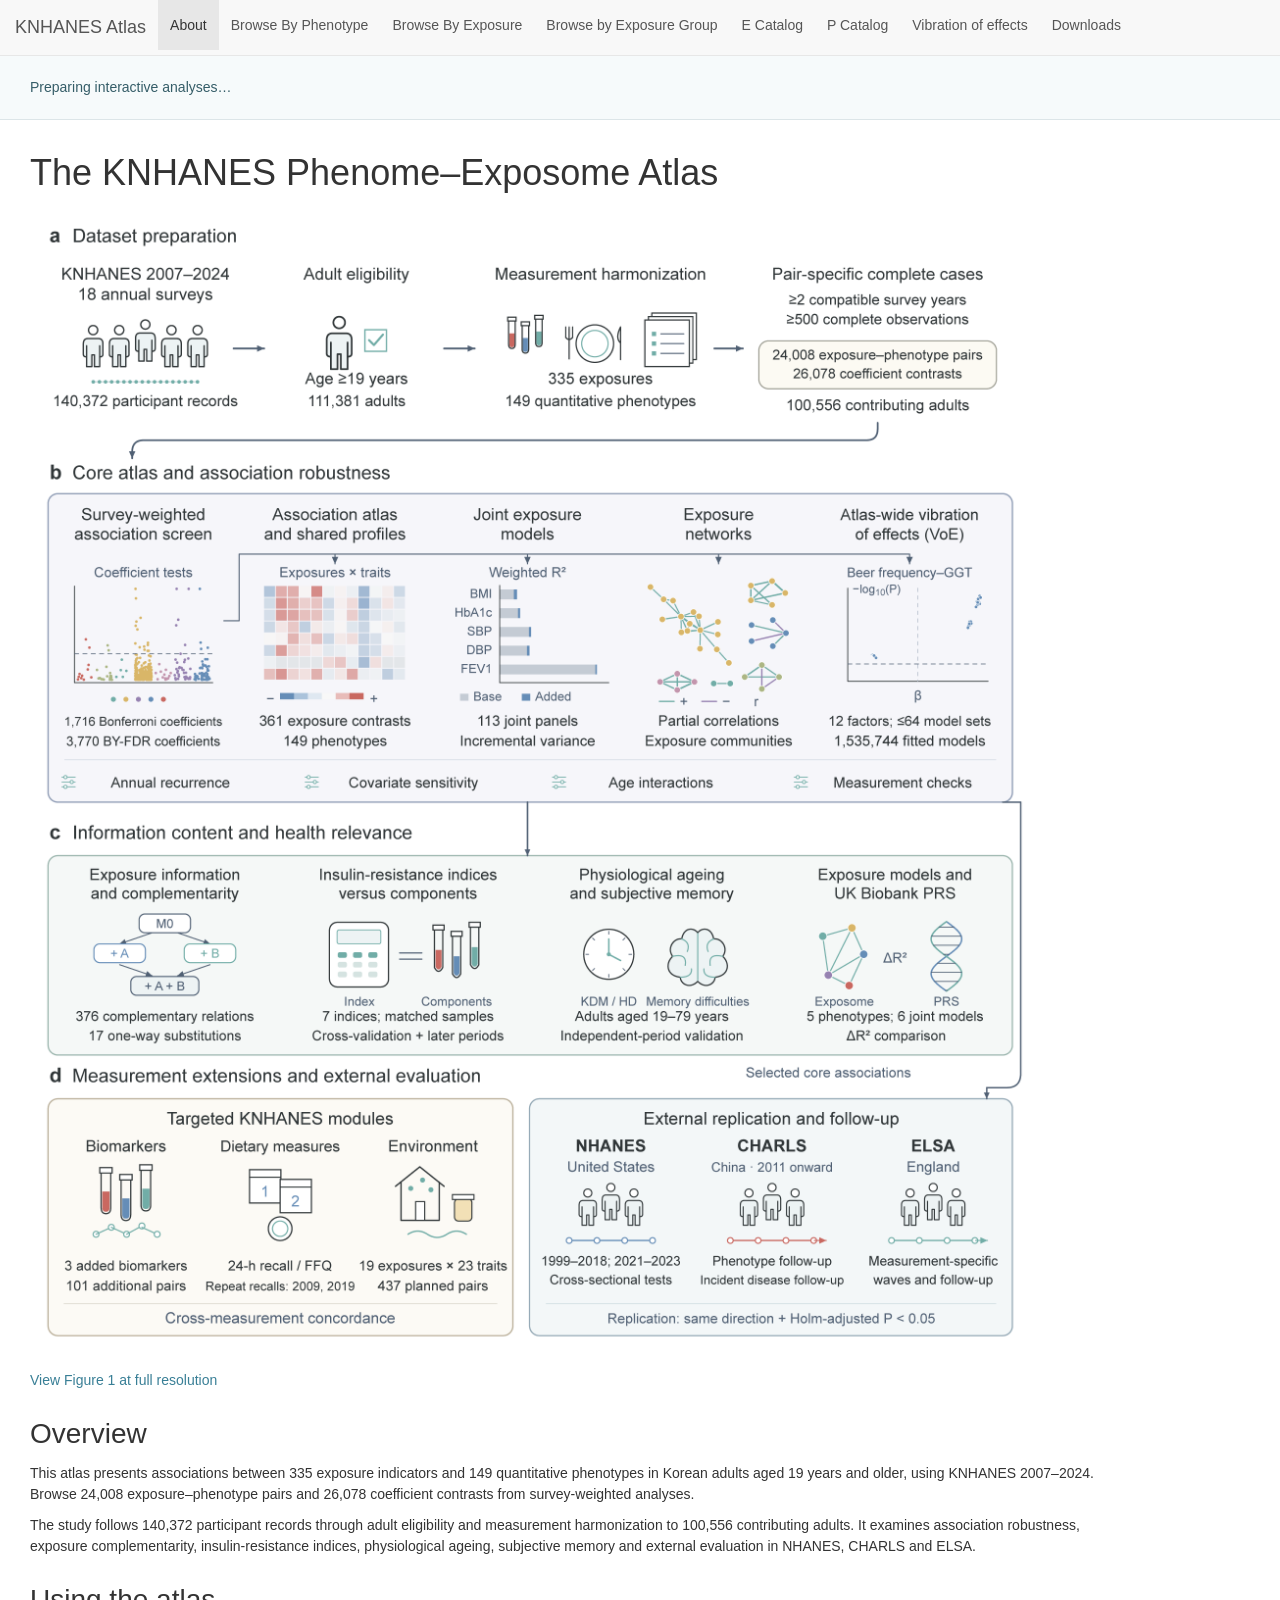
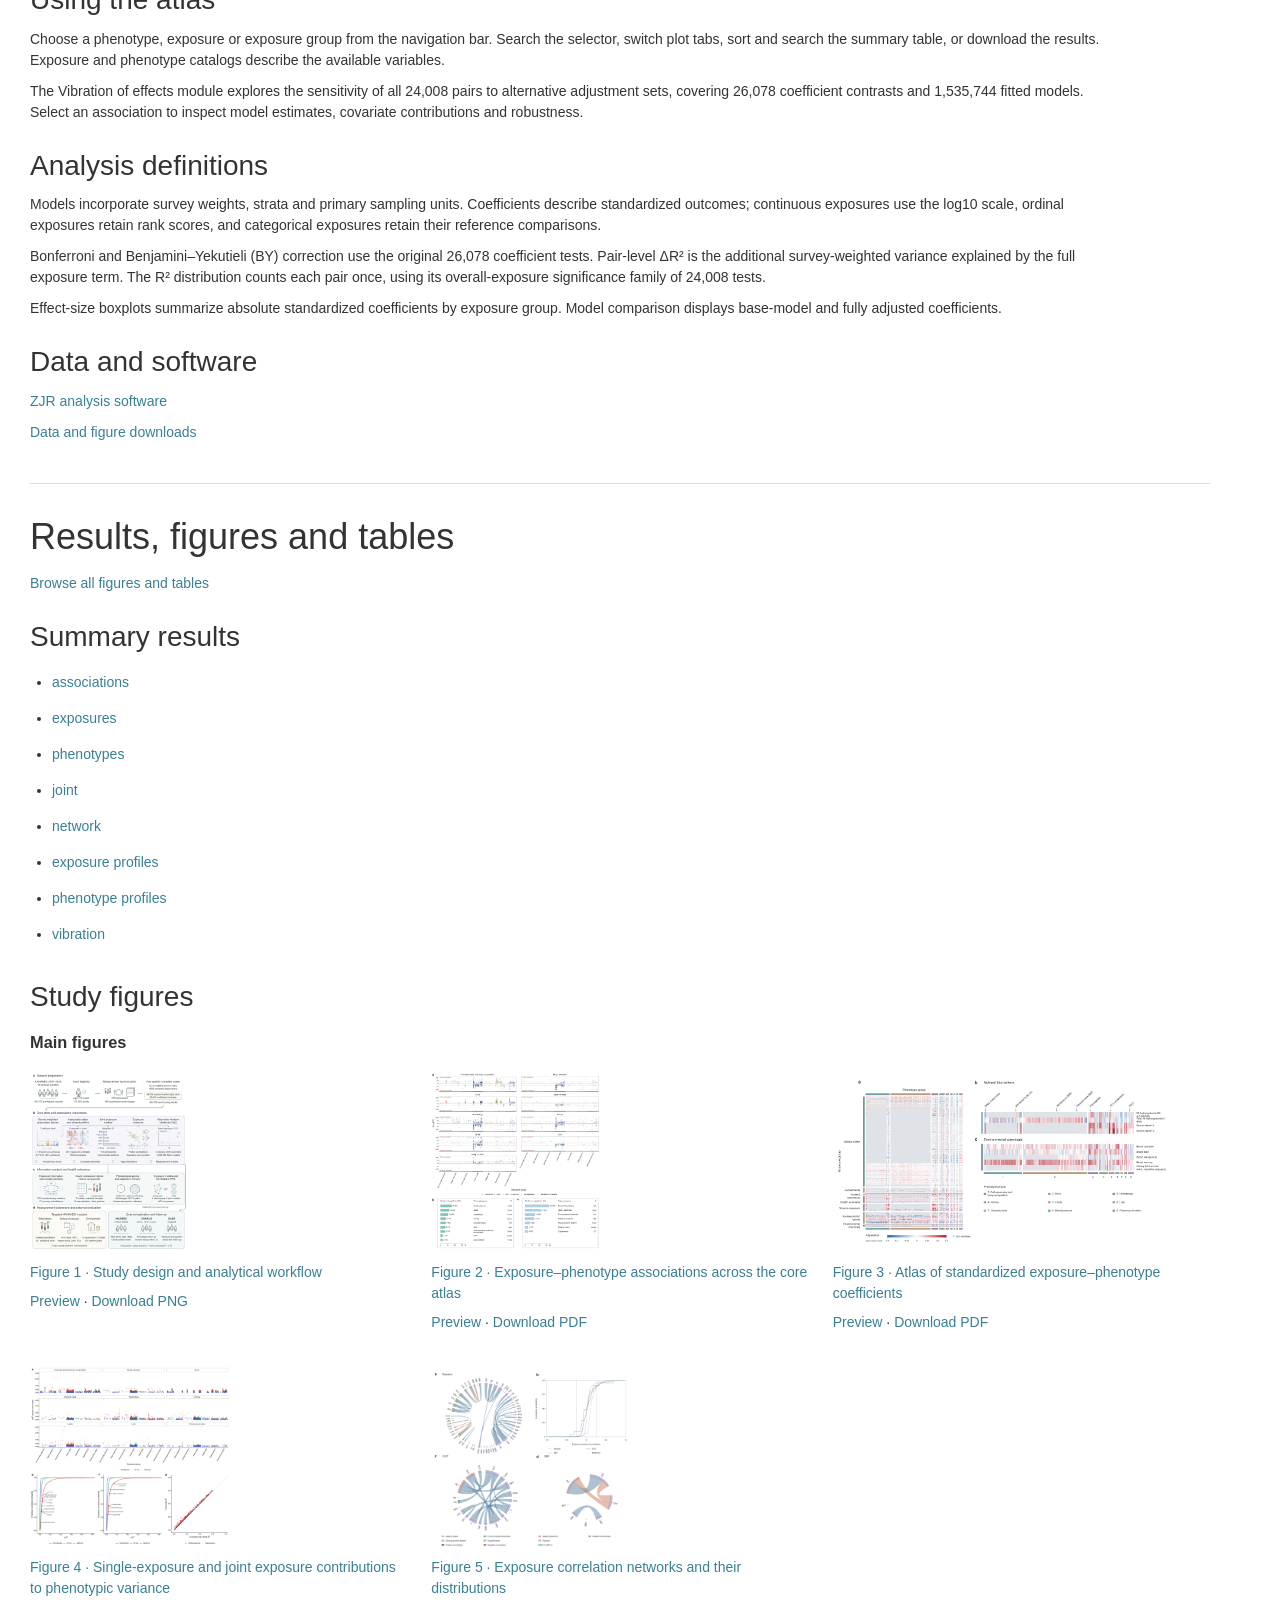
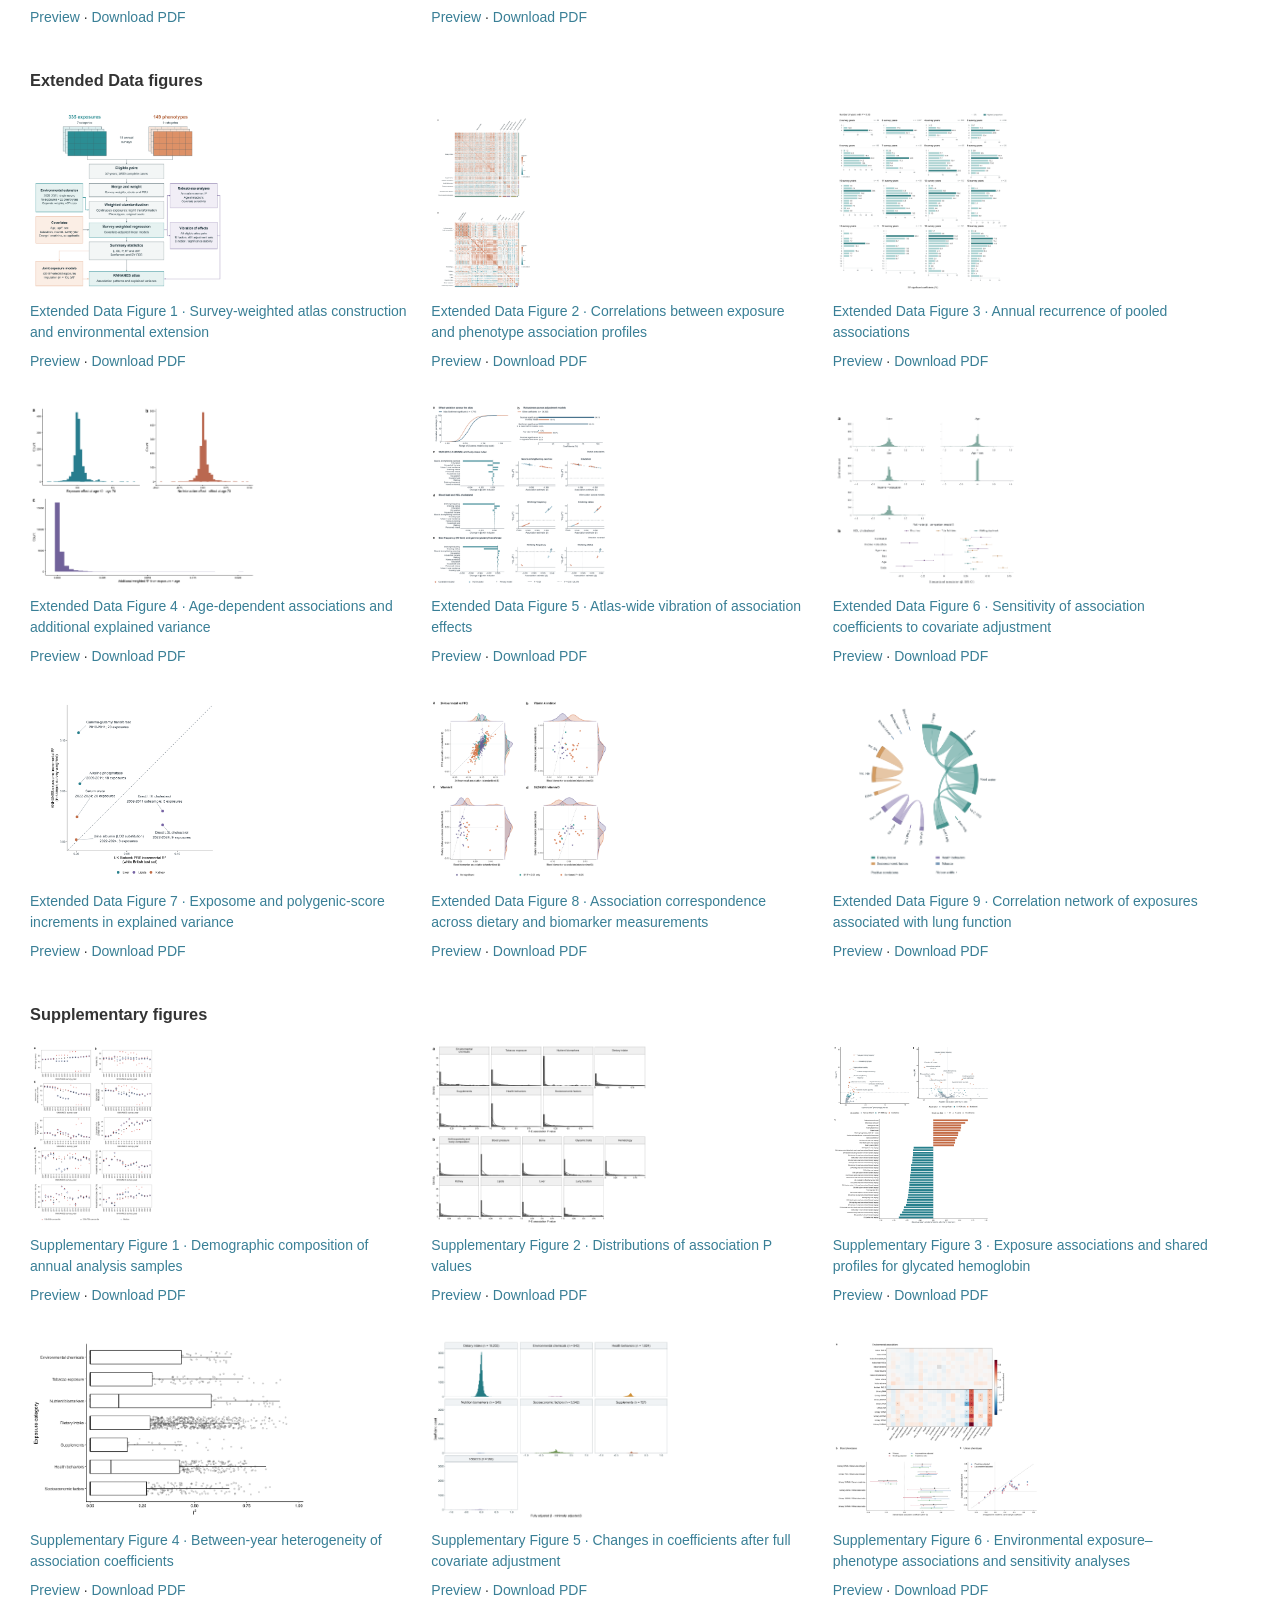
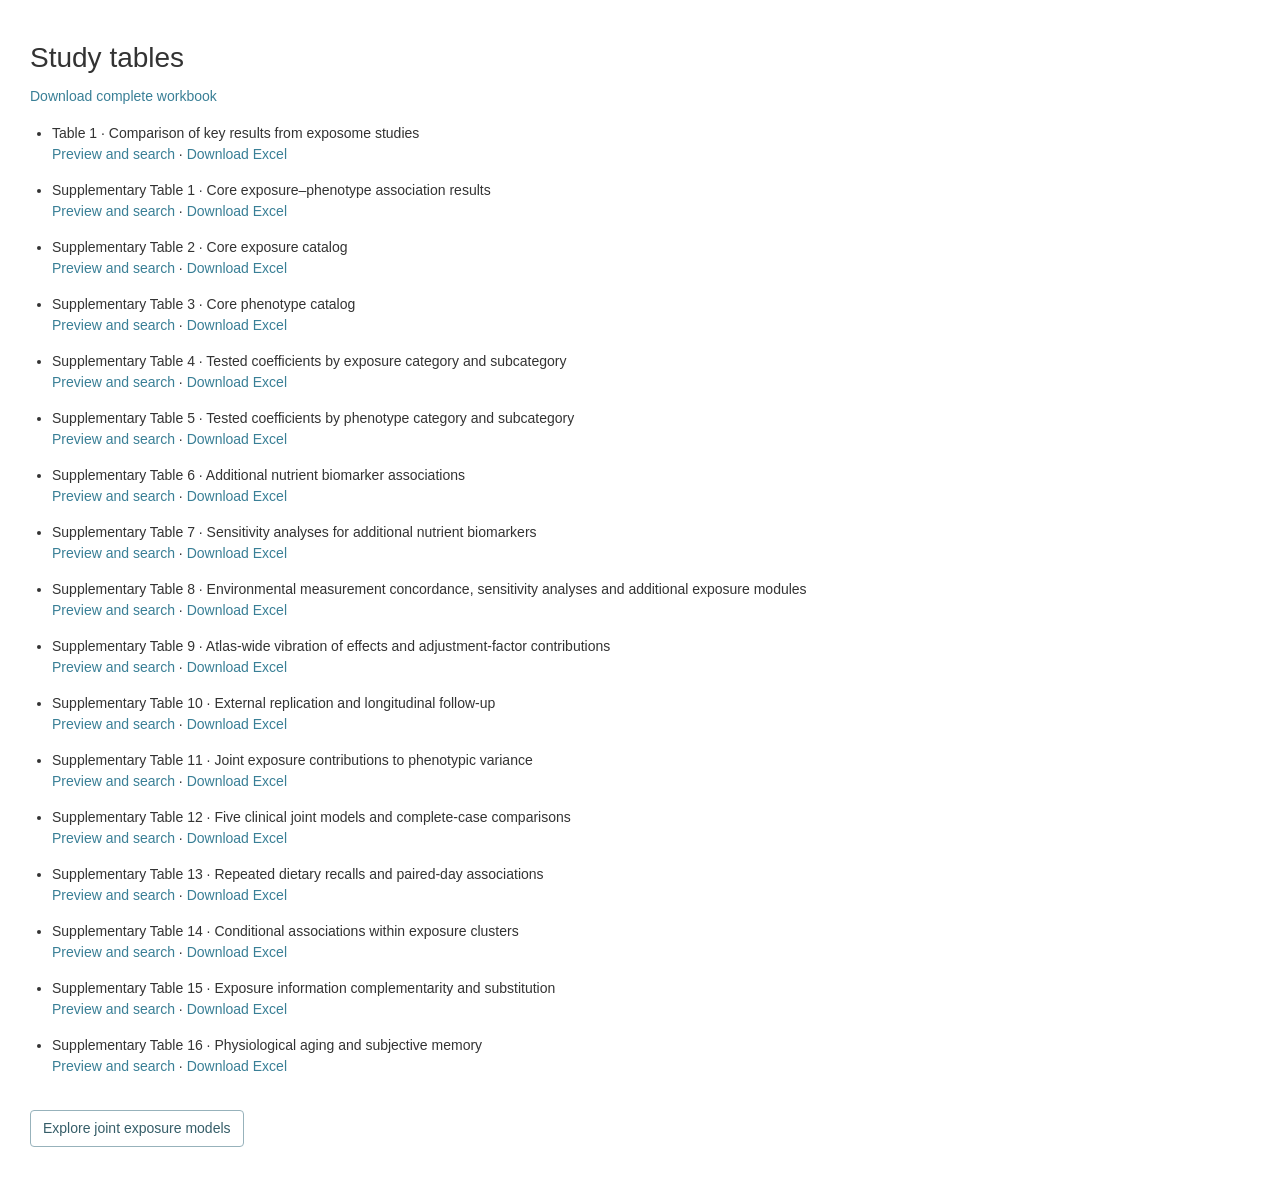
==== commit 355d3602: "Sync manuscript v3 figures and complete table previews" ====
--- a/site/index.html
+++ b/site/index.html
@@ -5,7 +5,7 @@
   <meta name="viewport" content="width=device-width, initial-scale=1">
   <title>KNHANES Atlas</title>
   <meta name="description" content="KNHANES 2007–2024 phenome–exposome atlas and vibration of effects.">
-  <meta name="atlas-build" content="379986bf151af602">
+  <meta name="atlas-build" content="ceff4b0e46bc0cb5">
   <style>html{color:#333;background:#fff;font-family:"Helvetica Neue",Helvetica,Arial,sans-serif;font-size:14px;line-height:1.5}
 body{margin:0}
 [hidden]{display:none!important}
@@ -30,6 +30,12 @@
 .download-list{padding-left:22px;margin:10px 0 24px}
 .download-list li{padding:6px 0}
 .download-list a{display:inline-block;min-height:24px}
+.figure-gallery{display:grid;grid-template-columns:repeat(3,minmax(0,1fr));gap:24px;margin:18px 0 30px}
+.figure-gallery article{min-width:0}
+#atlas-content .figure-gallery img{width:100%;height:180px;object-fit:contain;object-position:left center;margin-bottom:10px}
+.figure-gallery article p{margin-top:8px!important}
+@media(max-width:767px){.figure-gallery{grid-template-columns:repeat(2,minmax(0,1fr));gap:18px}}
+@media(max-width:460px){.figure-gallery{grid-template-columns:1fr}}
 .atlas-loading{display:flex;align-items:center;flex-wrap:wrap;gap:10px 18px;padding:12px 30px;border-bottom:1px solid #dce5e8;background:#f6fafb;min-height:64px}
 #atlas-status{color:#355d68}
 #atlas-shell button{background:#fff;border:1px solid #97b2bb;border-radius:4px;padding:7px 12px;color:#355d68;font:inherit;cursor:pointer}
@@ -52,7 +58,7 @@
 }
 </style>
   <script>window.knhanesSiteRoot=new URL('.',window.location.href).href;</script>
-  <script src="./loader.js?v=7c327ef88fffd332" defer></script>
+  <script src="./loader.js?v=923c9a311352ccb8" defer></script>
 </head>
 <body>
   <div id="atlas-shell">
@@ -71,11 +77,11 @@
       <section id="about" aria-label="Study overview">
         <div class="col-sm-10">
           <h1>The KNHANES Phenome–Exposome Atlas</h1>
-          <a href="research/figures/10_研究流程.png" target="_blank">
-            <img src="research/figures/10_研究流程.png" class="study-flowchart" width="2040" height="2336" fetchpriority="high" alt="Figure 1. KNHANES 2007–2024 study workflow: dataset preparation, core atlas and vibration of effects, health applications, measurement extensions and external evaluation."/>
+          <a href="research/figures/10_研究流程.png?v=6e392381aff280c5" target="_blank">
+            <img src="research/figures/10_研究流程.png?v=6e392381aff280c5" class="study-flowchart" width="2040" height="2336" fetchpriority="high" alt="Figure 1. KNHANES 2007–2024 study workflow: dataset preparation, core atlas and vibration of effects, health applications, measurement extensions and external evaluation."/>
           </a>
           <p>
-            <a href="research/figures/10_研究流程.png" target="_blank">View Figure 1 at full resolution</a>
+            <a href="research/figures/10_研究流程.png?v=6e392381aff280c5" target="_blank">View Figure 1 at full resolution</a>
           </p>
           <h2>Overview</h2>
           <p>This atlas presents associations between 335 exposure indicators and 149 quantitative phenotypes in Korean adults aged 19 years and older, using KNHANES 2007–2024. Browse 24,008 exposure–phenotype pairs and 26,078 coefficient contrasts from survey-weighted analyses.</p>
@@ -96,12 +102,16 @@
           </p>
         </div>
       </section>
-      <section id="downloads" aria-label="Results and figure downloads">
-        <h1>Results and figure downloads</h1>
+      <section id="downloads" aria-label="Results, figures and tables">
+        <h1>Results, figures and tables</h1>
+        <p><a href="research/index.html?v=c8966348f0f88fc7">Browse all figures and tables</a></p>
         <h2>Summary results</h2>
         <ul class="download-list"><li><a href="research/data/associations.csv" download>associations</a></li><li><a href="research/data/exposures.csv" download>exposures</a></li><li><a href="research/data/phenotypes.csv" download>phenotypes</a></li><li><a href="research/data/joint.csv" download>joint</a></li><li><a href="research/data/network.csv" download>network</a></li><li><a href="research/data/exposure_profiles.csv" download>exposure profiles</a></li><li><a href="research/data/phenotype_profiles.csv" download>phenotype profiles</a></li><li><a href="research/data/vibration.csv" download>vibration</a></li></ul>
         <h2>Study figures</h2>
-        <ul class="download-list"><li><a href="research/figures/10_研究流程.png" download>Figure 1 · Study workflow</a></li><li><a href="research/figures/01_关联图谱.pdf" download>Figure 2 · Association atlas</a></li><li><a href="research/figures/02_方差解释.pdf" download>Figure 3 · Variance explained</a></li><li><a href="research/figures/03_关联矩阵.pdf" download>Figure 4 · Association matrix</a></li><li><a href="research/figures/04_暴露网络.pdf" download>Figure 5 · Exposure networks</a></li><li><a href="research/figures/05_年度重复.pdf" download>Extended Data 2 · Annual recurrence</a></li><li><a href="research/figures/06_调整模型.pdf" download>Extended Data 3 · Adjustment models</a></li><li><a href="research/figures/11_效应振动.pdf" download>Extended Data 4 · Vibration of effects</a></li><li><a href="research/figures/07_测量一致.pdf" download>Extended Data 5 · Measurement concordance</a></li><li><a href="research/figures/08_年龄交互.pdf" download>Extended Data 7 · Age interactions</a></li><li><a href="research/figures/09_关联谱.pdf" download>Extended Data 8 · Association profiles</a></li></ul>
+        <h3>Main figures</h3><div class="figure-gallery"><article><a href="research/index.html?v=c8966348f0f88fc7#figure-1"><img src="research/figures/10_研究流程.png?v=6e392381aff280c5" loading="lazy" alt="Figure 1. Study design and analytical workflow">Figure 1 · Study design and analytical workflow</a><p><a href="research/index.html?v=c8966348f0f88fc7#figure-1">Preview</a> · <a href="research/figures/10_研究流程.png?v=6e392381aff280c5" download="Figure 1.png">Download PNG</a></p></article><article><a href="research/index.html?v=c8966348f0f88fc7#figure-2"><img src="research/figures/01_关联图谱.png?v=6573cd4d0a59133a" loading="lazy" alt="Figure 2. Exposure–phenotype associations across the core atlas">Figure 2 · Exposure–phenotype associations across the core atlas</a><p><a href="research/index.html?v=c8966348f0f88fc7#figure-2">Preview</a> · <a href="research/figures/01_关联图谱.pdf?v=065b80328e97d88b" download="Figure 2.pdf">Download PDF</a></p></article><article><a href="research/index.html?v=c8966348f0f88fc7#figure-3"><img src="research/figures/03_关联矩阵.png?v=3f30bffe095a695a" loading="lazy" alt="Figure 3. Atlas of standardized exposure–phenotype coefficients">Figure 3 · Atlas of standardized exposure–phenotype coefficients</a><p><a href="research/index.html?v=c8966348f0f88fc7#figure-3">Preview</a> · <a href="research/figures/03_关联矩阵.pdf?v=99d981f70c882377" download="Figure 3.pdf">Download PDF</a></p></article><article><a href="research/index.html?v=c8966348f0f88fc7#figure-4"><img src="research/figures/02_方差解释.png?v=74245cf98271d4db" loading="lazy" alt="Figure 4. Single-exposure and joint exposure contributions to phenotypic variance">Figure 4 · Single-exposure and joint exposure contributions to phenotypic variance</a><p><a href="research/index.html?v=c8966348f0f88fc7#figure-4">Preview</a> · <a href="research/figures/02_方差解释.pdf?v=d9f440b44bb70bdb" download="Figure 4.pdf">Download PDF</a></p></article><article><a href="research/index.html?v=c8966348f0f88fc7#figure-5"><img src="research/figures/04_暴露网络.png?v=3ed2a6d127102a2c" loading="lazy" alt="Figure 5. Exposure correlation networks and their distributions">Figure 5 · Exposure correlation networks and their distributions</a><p><a href="research/index.html?v=c8966348f0f88fc7#figure-5">Preview</a> · <a href="research/figures/04_暴露网络.pdf?v=54377a778b257d9b" download="Figure 5.pdf">Download PDF</a></p></article></div><h3>Extended Data figures</h3><div class="figure-gallery"><article><a href="research/index.html?v=c8966348f0f88fc7#extended-1"><img src="research/figures/12_图谱流程.png?v=b6f779eca1024ead" loading="lazy" alt="Extended Data Figure 1. Survey-weighted atlas construction and environmental extension">Extended Data Figure 1 · Survey-weighted atlas construction and environmental extension</a><p><a href="research/index.html?v=c8966348f0f88fc7#extended-1">Preview</a> · <a href="research/figures/12_图谱流程.pdf?v=e22b656bf13edb7c" download="Figure Extended 1.pdf">Download PDF</a></p></article><article><a href="research/index.html?v=c8966348f0f88fc7#extended-2"><img src="research/figures/09_关联谱.png?v=925f63f82f64d6ee" loading="lazy" alt="Extended Data Figure 2. Correlations between exposure and phenotype association profiles">Extended Data Figure 2 · Correlations between exposure and phenotype association profiles</a><p><a href="research/index.html?v=c8966348f0f88fc7#extended-2">Preview</a> · <a href="research/figures/09_关联谱.pdf?v=cbd83ef6486138f8" download="Figure Extended 2.pdf">Download PDF</a></p></article><article><a href="research/index.html?v=c8966348f0f88fc7#extended-3"><img src="research/figures/05_年度重复.png?v=4cfcdfd659d68a5a" loading="lazy" alt="Extended Data Figure 3. Annual recurrence of pooled associations">Extended Data Figure 3 · Annual recurrence of pooled associations</a><p><a href="research/index.html?v=c8966348f0f88fc7#extended-3">Preview</a> · <a href="research/figures/05_年度重复.pdf?v=19772f9305f68def" download="Figure Extended 3.pdf">Download PDF</a></p></article><article><a href="research/index.html?v=c8966348f0f88fc7#extended-4"><img src="research/figures/08_年龄交互.png?v=eee4e277a3cbab0c" loading="lazy" alt="Extended Data Figure 4. Age-dependent associations and additional explained variance">Extended Data Figure 4 · Age-dependent associations and additional explained variance</a><p><a href="research/index.html?v=c8966348f0f88fc7#extended-4">Preview</a> · <a href="research/figures/08_年龄交互.pdf?v=b339a40b3ad23e27" download="Figure Extended 4.pdf">Download PDF</a></p></article><article><a href="research/index.html?v=c8966348f0f88fc7#extended-5"><img src="research/figures/11_效应振动.png?v=dda7a761b6d19ede" loading="lazy" alt="Extended Data Figure 5. Atlas-wide vibration of association effects">Extended Data Figure 5 · Atlas-wide vibration of association effects</a><p><a href="research/index.html?v=c8966348f0f88fc7#extended-5">Preview</a> · <a href="research/figures/11_效应振动.pdf?v=a420e98901b283b2" download="Figure Extended 5.pdf">Download PDF</a></p></article><article><a href="research/index.html?v=c8966348f0f88fc7#extended-6"><img src="research/figures/06_调整模型.png?v=04d6d2ab23515d4a" loading="lazy" alt="Extended Data Figure 6. Sensitivity of association coefficients to covariate adjustment">Extended Data Figure 6 · Sensitivity of association coefficients to covariate adjustment</a><p><a href="research/index.html?v=c8966348f0f88fc7#extended-6">Preview</a> · <a href="research/figures/06_调整模型.pdf?v=569fd321279f3cfb" download="Figure Extended 6.pdf">Download PDF</a></p></article><article><a href="research/index.html?v=c8966348f0f88fc7#extended-7"><img src="research/figures/13_评分对照.png?v=dca2b2d1ad020014" loading="lazy" alt="Extended Data Figure 7. Exposome and polygenic-score increments in explained variance">Extended Data Figure 7 · Exposome and polygenic-score increments in explained variance</a><p><a href="research/index.html?v=c8966348f0f88fc7#extended-7">Preview</a> · <a href="research/figures/13_评分对照.pdf?v=45c7a6fae2683b9f" download="Figure Extended 7.pdf">Download PDF</a></p></article><article><a href="research/index.html?v=c8966348f0f88fc7#extended-8"><img src="research/figures/07_测量一致.png?v=5da89b106ee5463f" loading="lazy" alt="Extended Data Figure 8. Association correspondence across dietary and biomarker measurements">Extended Data Figure 8 · Association correspondence across dietary and biomarker measurements</a><p><a href="research/index.html?v=c8966348f0f88fc7#extended-8">Preview</a> · <a href="research/figures/07_测量一致.pdf?v=0898ea386daff86f" download="Figure Extended 8.pdf">Download PDF</a></p></article><article><a href="research/index.html?v=c8966348f0f88fc7#extended-9"><img src="research/figures/14_肺功能网.png?v=5099c22d11f33d36" loading="lazy" alt="Extended Data Figure 9. Correlation network of exposures associated with lung function">Extended Data Figure 9 · Correlation network of exposures associated with lung function</a><p><a href="research/index.html?v=c8966348f0f88fc7#extended-9">Preview</a> · <a href="research/figures/14_肺功能网.pdf?v=edfec6b82a3c841d" download="Figure Extended 9.pdf">Download PDF</a></p></article></div><h3>Supplementary figures</h3><div class="figure-gallery"><article><a href="research/index.html?v=c8966348f0f88fc7#supplementary-1"><img src="research/figures/15_样本构成.png?v=3621308b7481b0de" loading="lazy" alt="Supplementary Figure 1. Demographic composition of annual analysis samples">Supplementary Figure 1 · Demographic composition of annual analysis samples</a><p><a href="research/index.html?v=c8966348f0f88fc7#supplementary-1">Preview</a> · <a href="research/figures/15_样本构成.pdf?v=c2f50e291abb6a64" download="Figure Supplementary 1.pdf">Download PDF</a></p></article><article><a href="research/index.html?v=c8966348f0f88fc7#supplementary-2"><img src="research/figures/16_显著分布.png?v=1d75c5e44110ce0c" loading="lazy" alt="Supplementary Figure 2. Distributions of association P values">Supplementary Figure 2 · Distributions of association P values</a><p><a href="research/index.html?v=c8966348f0f88fc7#supplementary-2">Preview</a> · <a href="research/figures/16_显著分布.pdf?v=f729adbaa5b54304" download="Figure Supplementary 2.pdf">Download PDF</a></p></article><article><a href="research/index.html?v=c8966348f0f88fc7#supplementary-3"><img src="research/figures/17_糖化谱.png?v=02b19ef29434c1a7" loading="lazy" alt="Supplementary Figure 3. Exposure associations and shared profiles for glycated hemoglobin">Supplementary Figure 3 · Exposure associations and shared profiles for glycated hemoglobin</a><p><a href="research/index.html?v=c8966348f0f88fc7#supplementary-3">Preview</a> · <a href="research/figures/17_糖化谱.pdf?v=a6c48b75f17523e3" download="Figure Supplementary 3.pdf">Download PDF</a></p></article><article><a href="research/index.html?v=c8966348f0f88fc7#supplementary-4"><img src="research/figures/18_年度异质.png?v=3b49c977baa5df0d" loading="lazy" alt="Supplementary Figure 4. Between-year heterogeneity of association coefficients">Supplementary Figure 4 · Between-year heterogeneity of association coefficients</a><p><a href="research/index.html?v=c8966348f0f88fc7#supplementary-4">Preview</a> · <a href="research/figures/18_年度异质.pdf?v=4d4b46be86ae00ce" download="Figure Supplementary 4.pdf">Download PDF</a></p></article><article><a href="research/index.html?v=c8966348f0f88fc7#supplementary-5"><img src="research/figures/19_系数调整.png?v=52bb810716bcc2a8" loading="lazy" alt="Supplementary Figure 5. Changes in coefficients after full covariate adjustment">Supplementary Figure 5 · Changes in coefficients after full covariate adjustment</a><p><a href="research/index.html?v=c8966348f0f88fc7#supplementary-5">Preview</a> · <a href="research/figures/19_系数调整.pdf?v=96cb948cb681d446" download="Figure Supplementary 5.pdf">Download PDF</a></p></article><article><a href="research/index.html?v=c8966348f0f88fc7#supplementary-6"><img src="research/figures/20_环境关联.png?v=c385eac653c533ae" loading="lazy" alt="Supplementary Figure 6. Environmental exposure–phenotype associations and sensitivity analyses">Supplementary Figure 6 · Environmental exposure–phenotype associations and sensitivity analyses</a><p><a href="research/index.html?v=c8966348f0f88fc7#supplementary-6">Preview</a> · <a href="research/figures/20_环境关联.pdf?v=35dbc9a0fb0f6a3d" download="Figure Supplementary 6.pdf">Download PDF</a></p></article></div>
+        <h2>Study tables</h2>
+        <p><a href="research/tables/Supplementary_Tables_KNHANES.xlsx?v=cd2a8b4a6b670d0e" download="Supplementary_Tables_KNHANES.xlsx">Download complete workbook</a></p>
+        <ul class="download-list"><li>Table 1 · Comparison of key results from exposome studies<br><a href="research/index.html?v=c8966348f0f88fc7#table-1">Preview and search</a> · <a href="research/tables/Table 1.xlsx?v=658506bb12fbcf60" download="Table 1.xlsx">Download Excel</a></li><li>Supplementary Table 1 · Core exposure–phenotype association results<br><a href="research/index.html?v=c8966348f0f88fc7#table-s1">Preview and search</a> · <a href="research/tables/Table S1.xlsx?v=f8be8b51e61ca78a" download="Table S1.xlsx">Download Excel</a></li><li>Supplementary Table 2 · Core exposure catalog<br><a href="research/index.html?v=c8966348f0f88fc7#table-s2">Preview and search</a> · <a href="research/tables/Table S2.xlsx?v=29c5f651ca39d96d" download="Table S2.xlsx">Download Excel</a></li><li>Supplementary Table 3 · Core phenotype catalog<br><a href="research/index.html?v=c8966348f0f88fc7#table-s3">Preview and search</a> · <a href="research/tables/Table S3.xlsx?v=ee64a4a3a923555c" download="Table S3.xlsx">Download Excel</a></li><li>Supplementary Table 4 · Tested coefficients by exposure category and subcategory<br><a href="research/index.html?v=c8966348f0f88fc7#table-s4">Preview and search</a> · <a href="research/tables/Table S4.xlsx?v=019888cf0314e3a7" download="Table S4.xlsx">Download Excel</a></li><li>Supplementary Table 5 · Tested coefficients by phenotype category and subcategory<br><a href="research/index.html?v=c8966348f0f88fc7#table-s5">Preview and search</a> · <a href="research/tables/Table S5.xlsx?v=f3159da066affa68" download="Table S5.xlsx">Download Excel</a></li><li>Supplementary Table 6 · Additional nutrient biomarker associations<br><a href="research/index.html?v=c8966348f0f88fc7#table-s6">Preview and search</a> · <a href="research/tables/Table S6.xlsx?v=ec9abc8661befc10" download="Table S6.xlsx">Download Excel</a></li><li>Supplementary Table 7 · Sensitivity analyses for additional nutrient biomarkers<br><a href="research/index.html?v=c8966348f0f88fc7#table-s7">Preview and search</a> · <a href="research/tables/Table S7.xlsx?v=0c64f5eff6123618" download="Table S7.xlsx">Download Excel</a></li><li>Supplementary Table 8 · Environmental measurement concordance, sensitivity analyses and additional exposure modules<br><a href="research/index.html?v=c8966348f0f88fc7#table-s8">Preview and search</a> · <a href="research/tables/Table S8.xlsx?v=c0c7974e59f65517" download="Table S8.xlsx">Download Excel</a></li><li>Supplementary Table 9 · Atlas-wide vibration of effects and adjustment-factor contributions<br><a href="research/index.html?v=c8966348f0f88fc7#table-s9">Preview and search</a> · <a href="research/tables/Table S9.xlsx?v=46e480953889f72f" download="Table S9.xlsx">Download Excel</a></li><li>Supplementary Table 10 · External replication and longitudinal follow-up<br><a href="research/index.html?v=c8966348f0f88fc7#table-s10">Preview and search</a> · <a href="research/tables/Table S10.xlsx?v=1f2794d19c166995" download="Table S10.xlsx">Download Excel</a></li><li>Supplementary Table 11 · Joint exposure contributions to phenotypic variance<br><a href="research/index.html?v=c8966348f0f88fc7#table-s11">Preview and search</a> · <a href="research/tables/Table S11.xlsx?v=f6a79c38d970e12d" download="Table S11.xlsx">Download Excel</a></li><li>Supplementary Table 12 · Five clinical joint models and complete-case comparisons<br><a href="research/index.html?v=c8966348f0f88fc7#table-s12">Preview and search</a> · <a href="research/tables/Table S12.xlsx?v=6918fa60b7993e27" download="Table S12.xlsx">Download Excel</a></li><li>Supplementary Table 13 · Repeated dietary recalls and paired-day associations<br><a href="research/index.html?v=c8966348f0f88fc7#table-s13">Preview and search</a> · <a href="research/tables/Table S13.xlsx?v=286b00e1fb3e2056" download="Table S13.xlsx">Download Excel</a></li><li>Supplementary Table 14 · Conditional associations within exposure clusters<br><a href="research/index.html?v=c8966348f0f88fc7#table-s14">Preview and search</a> · <a href="research/tables/Table S14.xlsx?v=bb17dea0d438bf78" download="Table S14.xlsx">Download Excel</a></li><li>Supplementary Table 15 · Exposure information complementarity and substitution<br><a href="research/index.html?v=c8966348f0f88fc7#table-s15">Preview and search</a> · <a href="research/tables/Table S15.xlsx?v=5d5428dbaa605830" download="Table S15.xlsx">Download Excel</a></li><li>Supplementary Table 16 · Physiological aging and subjective memory<br><a href="research/index.html?v=c8966348f0f88fc7#table-s16">Preview and search</a> · <a href="research/tables/Table S16.xlsx?v=0311f45d47c6dd73" download="Table S16.xlsx">Download Excel</a></li></ul>
         <button type="button" data-atlas-tab="Downloads">Explore joint exposure models</button>
       </section>
     </main>
